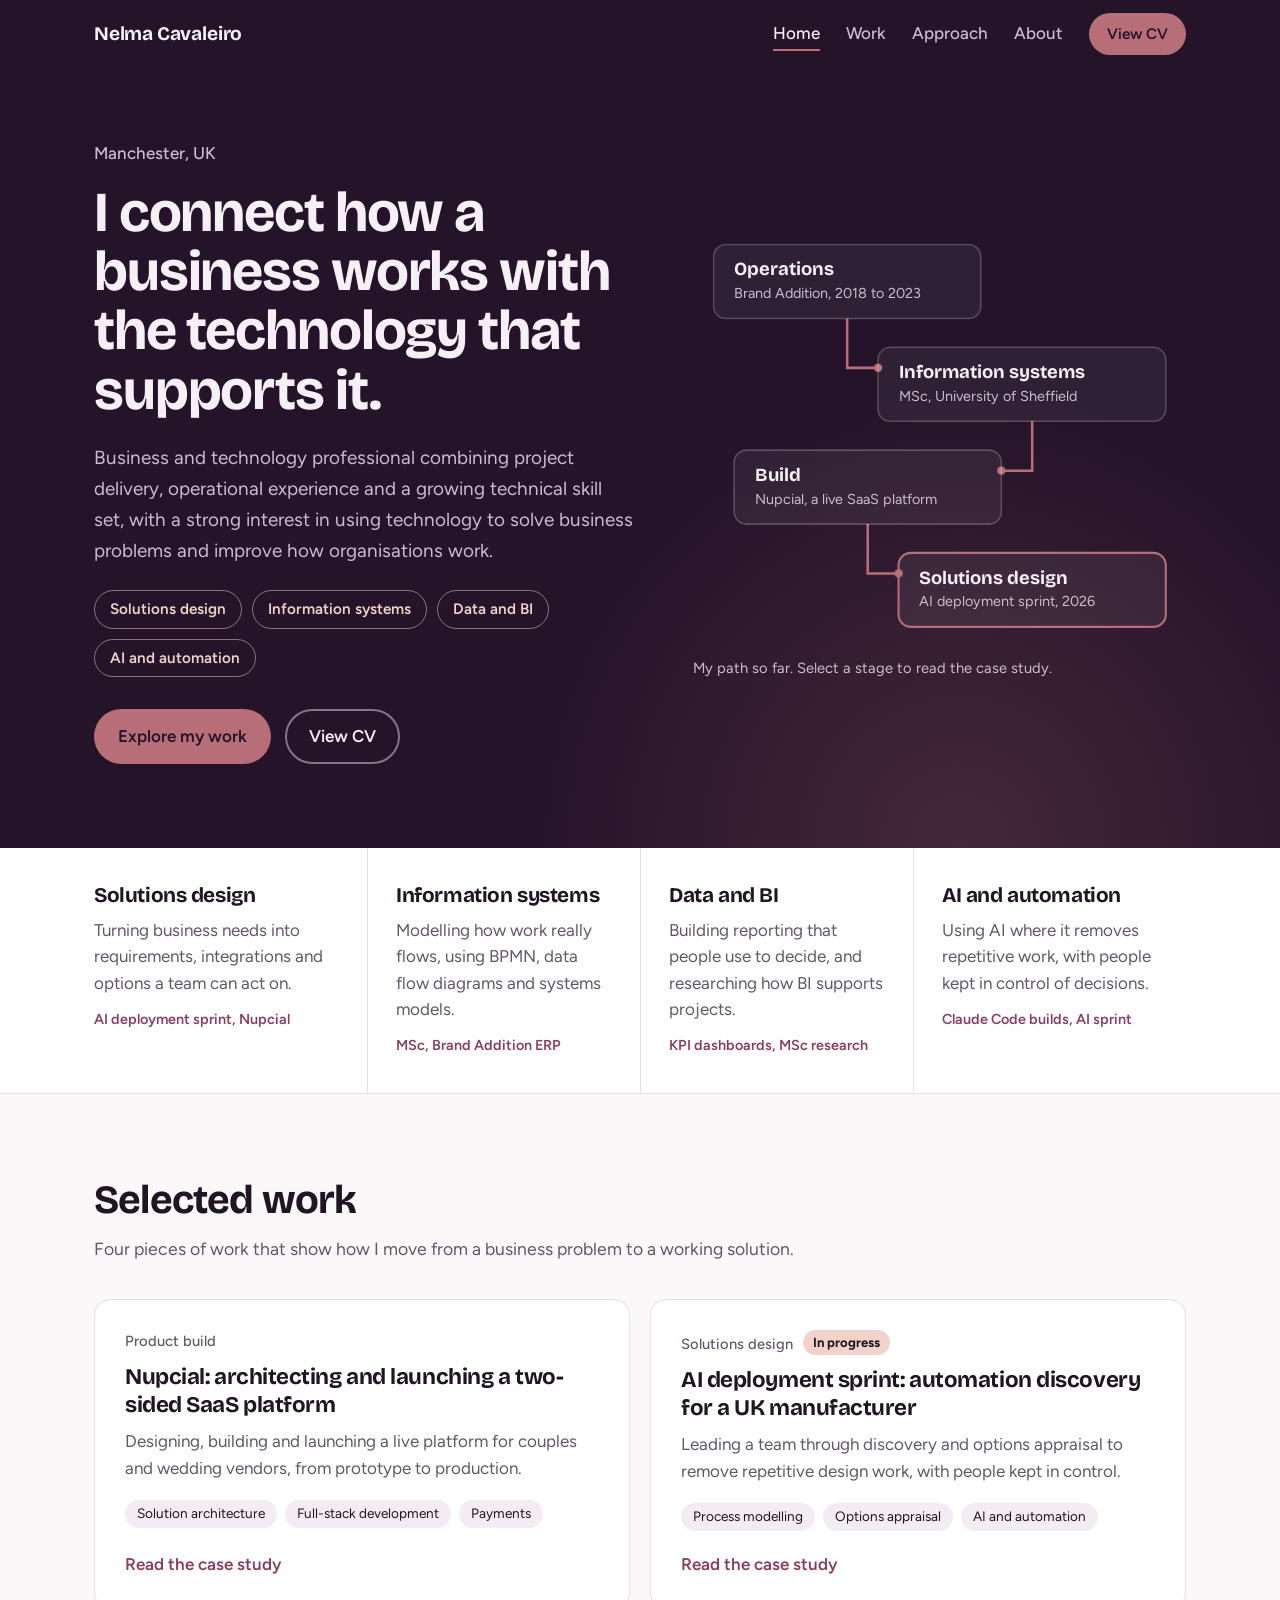
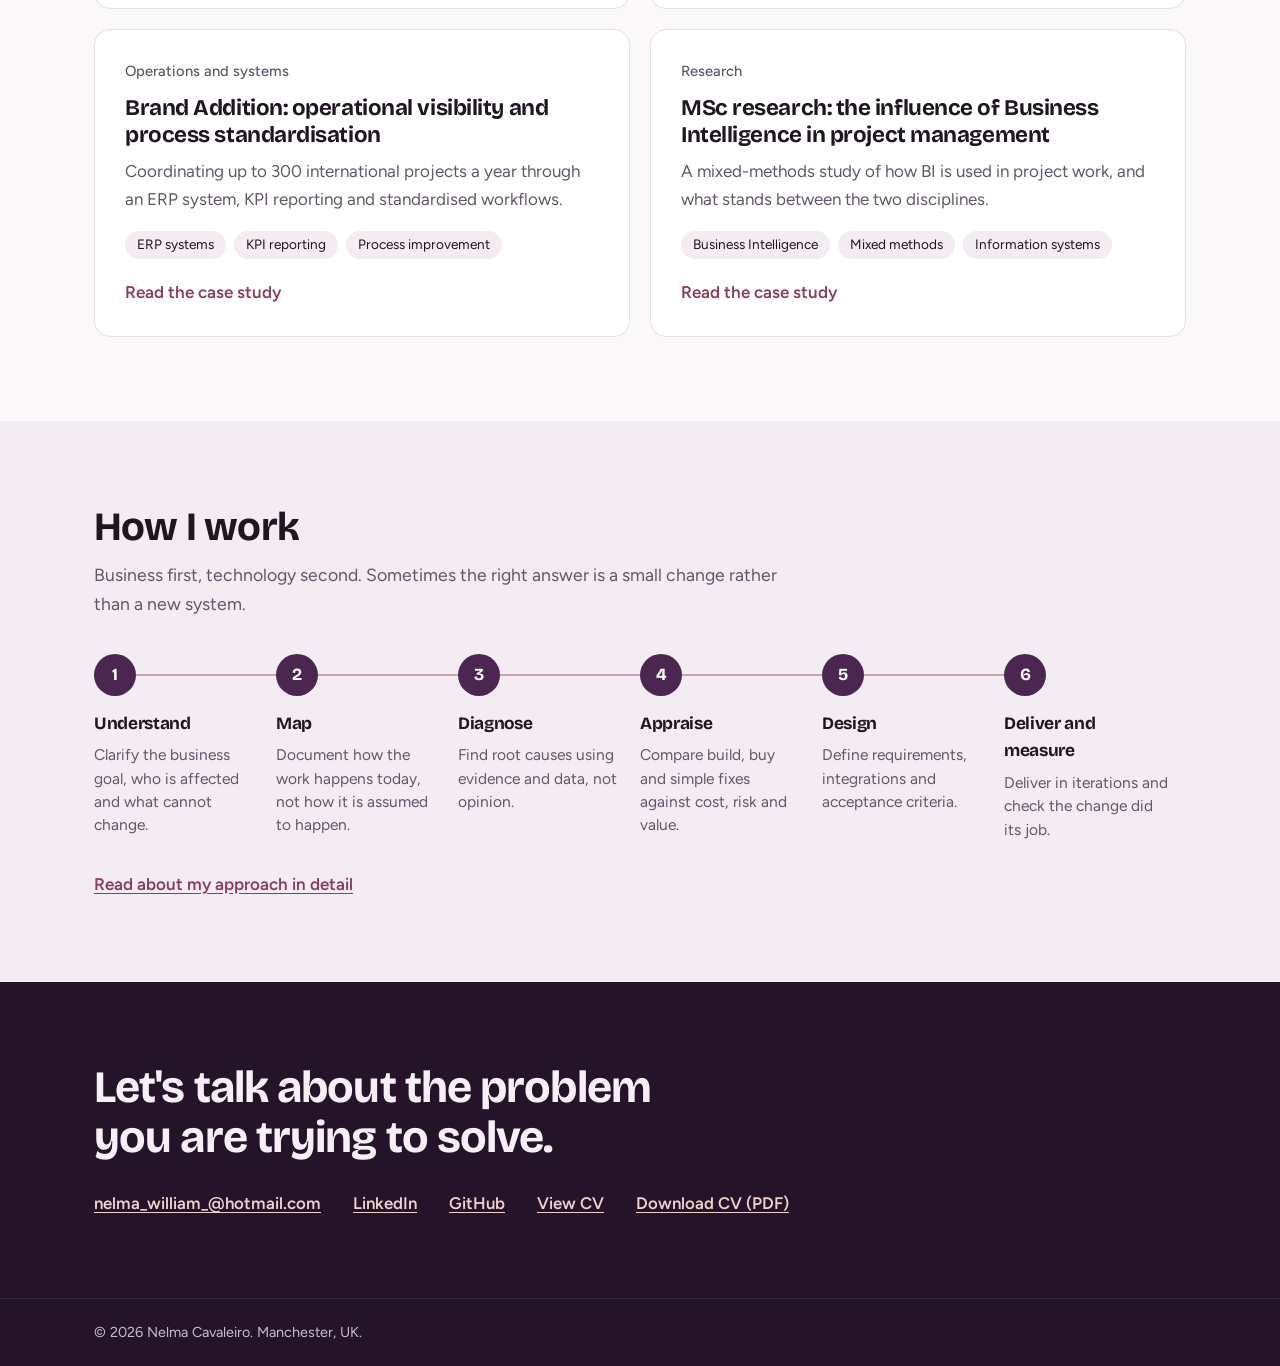
==== index.html @ 9a1ce14b "View CV buttons and updated CV" ====
<!DOCTYPE html>
<html lang="en-GB">
<head>
  <meta charset="utf-8">
  <meta name="viewport" content="width=device-width, initial-scale=1">
  <title>Nelma Cavaleiro | Solutions Design, AI and Automation</title>
  <meta name="description" content="Portfolio of Nelma Cavaleiro, a Manchester-based business and technology professional working across solutions design, information systems, data, AI and automation.">
  <meta property="og:title" content="Nelma Cavaleiro | Solutions Design, AI and Automation">
  <meta property="og:description" content="Portfolio of Nelma Cavaleiro, a Manchester-based business and technology professional working across solutions design, information systems, data, AI and automation.">
  <meta property="og:type" content="website">
  <link rel="icon" href="data:image/svg+xml,<svg xmlns='http://www.w3.org/2000/svg' viewBox='0 0 32 32'><rect width='32' height='32' rx='8' fill='%23241329'/><text x='16' y='21.5' font-family='Arial' font-size='14' font-weight='700' fill='%23F1D3CB' text-anchor='middle'>NC</text></svg>">
  <link rel="preconnect" href="https://fonts.googleapis.com">
  <link rel="preconnect" href="https://fonts.gstatic.com" crossorigin>
  <link href="https://fonts.googleapis.com/css2?family=Bricolage+Grotesque:opsz,wght@12..96,500;12..96,700&family=Figtree:wght@400;500;600;700&display=swap" rel="stylesheet">
  <link rel="stylesheet" href="assets/css/style.css">
</head>
<body>
  <a class="skip" href="#main">Skip to content</a>
  <header class="site-header">
    <div class="wrap header-inner">
      <a class="brand" href="index.html">Nelma Cavaleiro</a>
      <button class="nav-toggle" aria-expanded="false" aria-controls="site-nav">Menu</button>
      <nav aria-label="Main">
        <ul class="nav" id="site-nav">
        <li><a href="index.html" aria-current="page">Home</a></li>
        <li><a href="work.html">Work</a></li>
        <li><a href="approach.html">Approach</a></li>
        <li><a href="about.html">About</a></li>
        <li><a class="btn btn-rose btn-small" href="assets/Nelma_Cavaleiro_CV.pdf" target="_blank" rel="noopener">View CV</a></li>
        </ul>
      </nav>
    </div>
  </header>
  <main id="main">
    <section class="hero">
      <div class="wrap hero-inner">
        <div>
          <p class="hero-meta">Manchester, UK</p>
          <h1>I connect how a business works with the technology that supports it.</h1>
          <p class="lede">Business and technology professional combining project delivery, operational experience and a growing technical skill set, with a strong interest in using technology to solve business problems and improve how organisations work.</p>
          <ul class="focus" aria-label="Focus areas">
            <li>Solutions design</li><li>Information systems</li><li>Data and BI</li><li>AI and automation</li>
          </ul>
          <div class="hero-actions">
            <a class="btn btn-rose" href="work.html">Explore my work</a>
            <a class="btn btn-line-light" href="assets/Nelma_Cavaleiro_CV.pdf" target="_blank" rel="noopener">View CV</a>
          </div>
        </div>
      <figure class="system-map" aria-labelledby="map-caption">
        <svg viewBox="0 0 480 412" role="img" aria-label="Career path drawn as a system diagram: operations, then information systems, then building a live product, then solutions design.">
          <g class="links">
            <path d="M150 92 V140 H180" />
            <path d="M330 192 V240 H300" />
            <path d="M170 292 V340 H200" />
          </g>
          <g class="joints">
            <circle cx="180" cy="140" r="4"/>
            <circle cx="300" cy="240" r="4"/>
            <circle cx="200" cy="340" r="4"/>
          </g>
          <a href="case-brand-addition.html" class="node">
            <rect x="20" y="20" width="260" height="72" rx="12"/>
            <text x="40" y="50" class="n-title">Operations</text>
            <text x="40" y="72" class="n-sub">Brand Addition, 2018 to 2023</text>
          </a>
          <a href="case-research.html" class="node">
            <rect x="180" y="120" width="280" height="72" rx="12"/>
            <text x="200" y="150" class="n-title">Information systems</text>
            <text x="200" y="172" class="n-sub">MSc, University of Sheffield</text>
          </a>
          <a href="case-nupcial.html" class="node">
            <rect x="40" y="220" width="260" height="72" rx="12"/>
            <text x="60" y="250" class="n-title">Build</text>
            <text x="60" y="272" class="n-sub">Nupcial, a live SaaS platform</text>
          </a>
          <a href="case-ai-sprint.html" class="node node-current">
            <rect x="200" y="320" width="260" height="72" rx="12"/>
            <text x="220" y="350" class="n-title">Solutions design</text>
            <text x="220" y="372" class="n-sub">AI deployment sprint, 2026</text>
          </a>
        </svg>
        <figcaption id="map-caption">My path so far. Select a stage to read the case study.</figcaption>
      </figure>
      </div>
    </section>

    <section class="capabilities" aria-label="Where I add value">
      <div class="wrap cap-grid">
        <div class="cap">
          <h2>Solutions design</h2>
          <p>Turning business needs into requirements, integrations and options a team can act on.</p>
          <p class="evidence">AI deployment sprint, Nupcial</p>
        </div>
        <div class="cap">
          <h2>Information systems</h2>
          <p>Modelling how work really flows, using BPMN, data flow diagrams and systems models.</p>
          <p class="evidence">MSc, Brand Addition ERP</p>
        </div>
        <div class="cap">
          <h2>Data and BI</h2>
          <p>Building reporting that people use to decide, and researching how BI supports projects.</p>
          <p class="evidence">KPI dashboards, MSc research</p>
        </div>
        <div class="cap">
          <h2>AI and automation</h2>
          <p>Using AI where it removes repetitive work, with people kept in control of decisions.</p>
          <p class="evidence">Claude Code builds, AI sprint</p>
        </div>
      </div>
    </section>

    <section class="section" id="video" hidden>
      <div class="wrap">
        <div class="section-head">
          <h2>Meet me in sixty seconds</h2>
          <p>A short introduction to who I am and the work I want to do.</p>
        </div>
        <div class="video-frame" id="video-frame"></div>
      </div>
    </section>

    <section class="section">
      <div class="wrap">
        <div class="section-head">
          <h2>Selected work</h2>
          <p>Four pieces of work that show how I move from a business problem to a working solution.</p>
        </div>
        <div class="work-grid">
        <a class="work-card" href="case-nupcial.html">
          <p class="kind">Product build</p>
          <h3>Nupcial: architecting and launching a two-sided SaaS platform</h3>
          <p>Designing, building and launching a live platform for couples and wedding vendors, from prototype to production.</p>
          <ul class="tags"><li>Solution architecture</li><li>Full-stack development</li><li>Payments</li></ul>
          <span class="read">Read the case study</span>
        </a>
        <a class="work-card" href="case-ai-sprint.html">
          <p class="kind">Solutions design <span class="status">In progress</span></p>
          <h3>AI deployment sprint: automation discovery for a UK manufacturer</h3>
          <p>Leading a team through discovery and options appraisal to remove repetitive design work, with people kept in control.</p>
          <ul class="tags"><li>Process modelling</li><li>Options appraisal</li><li>AI and automation</li></ul>
          <span class="read">Read the case study</span>
        </a>
        <a class="work-card" href="case-brand-addition.html">
          <p class="kind">Operations and systems</p>
          <h3>Brand Addition: operational visibility and process standardisation</h3>
          <p>Coordinating up to 300 international projects a year through an ERP system, KPI reporting and standardised workflows.</p>
          <ul class="tags"><li>ERP systems</li><li>KPI reporting</li><li>Process improvement</li></ul>
          <span class="read">Read the case study</span>
        </a>
        <a class="work-card" href="case-research.html">
          <p class="kind">Research</p>
          <h3>MSc research: the influence of Business Intelligence in project management</h3>
          <p>A mixed-methods study of how BI is used in project work, and what stands between the two disciplines.</p>
          <ul class="tags"><li>Business Intelligence</li><li>Mixed methods</li><li>Information systems</li></ul>
          <span class="read">Read the case study</span>
        </a>
        </div>
      </div>
    </section>

    <section class="section section-tint">
      <div class="wrap">
        <div class="section-head">
          <h2>How I work</h2>
          <p>Business first, technology second. Sometimes the right answer is a small change rather than a new system.</p>
        </div>
        <ol class="flow">
          <li><h3>Understand</h3><p>Clarify the business goal, who is affected and what cannot change.</p></li>
          <li><h3>Map</h3><p>Document how the work happens today, not how it is assumed to happen.</p></li>
          <li><h3>Diagnose</h3><p>Find root causes using evidence and data, not opinion.</p></li>
          <li><h3>Appraise</h3><p>Compare build, buy and simple fixes against cost, risk and value.</p></li>
          <li><h3>Design</h3><p>Define requirements, integrations and acceptance criteria.</p></li>
          <li><h3>Deliver and measure</h3><p>Deliver in iterations and check the change did its job.</p></li>
        </ol>
        <a class="more" href="approach.html">Read about my approach in detail</a>
      </div>
    </section>
  </main>
  <section class="contact" id="contact">
    <div class="wrap">
      <h2>Let's talk about the problem you are trying to solve.</h2>
      <ul class="contact-links">
        <li><a href="mailto:nelma_william_@hotmail.com">nelma_william_@hotmail.com</a></li>
        <li><a href="https://www.linkedin.com/in/nelma-cavaleiro" target="_blank" rel="noopener">LinkedIn</a></li>
        <li><a href="https://github.com/nelmacavaleiro" target="_blank" rel="noopener">GitHub</a></li>
        <li><a href="assets/Nelma_Cavaleiro_CV.pdf" target="_blank" rel="noopener">View CV</a></li>
        <li><a href="assets/Nelma_Cavaleiro_CV.pdf" download="Nelma_Cavaleiro_CV.pdf">Download CV (PDF)</a></li>
      </ul>
    </div>
  </section>
  <footer class="site-footer">
    <div class="wrap"><p>&copy; <span id="year">2026</span> Nelma Cavaleiro. Manchester, UK.</p></div>
  </footer>
  <script src="assets/js/main.js"></script>
</body>
</html>
---- assets/css/style.css ----
/* Palette: deep plum and rose gold, with a soft blush white for reading. */
:root {
  --bg: #FBF8F9;
  --surface: #FFFFFF;
  --ink: #1F1622;
  --muted: #62566A;
  --line: #E7DEE6;
  --link: #8A3E5C;
  --plum-900: #241329;
  --plum-700: #4A2650;
  --plum-tint: #F3ECF2;
  --rose: #B76E79;
  --rose-soft: #F1D3CB;
  --on-dark: #F6EFF5;
  --on-dark-muted: #CDBCCF;
  --display: "Bricolage Grotesque", "Segoe UI", "Helvetica Neue", Arial, sans-serif;
  --body: "Figtree", "Segoe UI", "Helvetica Neue", Arial, sans-serif;
  --wrap: 1140px;
  color-scheme: light;
}

@media (prefers-color-scheme: dark) {
  :root {
    --bg: #150C18;
    --surface: #201525;
    --ink: #F2EAF2;
    --muted: #B8A9BD;
    --line: #3A2B3F;
    --link: #EBA9B7;
    --plum-900: #0E0710;
    --plum-700: #6B3A73;
    --plum-tint: #1E1323;
    --rose: #D49AA2;
    --rose-soft: #4A2B33;
    color-scheme: dark;
  }
}

*, *::before, *::after { box-sizing: border-box; }
html { scroll-behavior: smooth; scroll-padding-top: 84px; }
body { margin: 0; background: var(--bg); color: var(--ink); font-family: var(--body); font-size: 1.0625rem; line-height: 1.6; -webkit-font-smoothing: antialiased; }
img, svg { max-width: 100%; }
a { color: var(--link); text-underline-offset: 3px; }
a:hover { text-decoration-thickness: 2px; }
:focus-visible { outline: 3px solid var(--rose); outline-offset: 3px; border-radius: 4px; }
h1, h2, h3 { font-family: var(--display); letter-spacing: -0.02em; }

.wrap { max-width: var(--wrap); margin: 0 auto; padding: 0 24px; }
.skip { position: absolute; left: 16px; top: -48px; background: var(--plum-700); color: #fff; padding: 8px 14px; border-radius: 6px; z-index: 20; }
.skip:focus { top: 12px; }

/* Header */
.site-header { position: sticky; top: 0; z-index: 10; background: var(--plum-900); color: var(--on-dark); }
.header-inner { display: flex; align-items: center; justify-content: space-between; min-height: 68px; gap: 16px; }
.brand { font-family: var(--display); font-weight: 700; font-size: 1.2rem; color: var(--on-dark); text-decoration: none; letter-spacing: -0.01em; }
.brand span { color: var(--rose-soft); font-weight: 500; }
.nav { list-style: none; display: flex; align-items: center; gap: 26px; margin: 0; padding: 0; }
.nav a:not(.btn) { color: var(--on-dark-muted); text-decoration: none; font-weight: 500; padding: 6px 0; border-bottom: 2px solid transparent; }
.nav a:not(.btn):hover { color: var(--on-dark); }
.nav a[aria-current="page"] { color: var(--on-dark); border-bottom-color: var(--rose); }
.nav-toggle { display: none; background: none; border: 1px solid rgba(255,255,255,.3); color: var(--on-dark); border-radius: 8px; padding: 7px 12px; font: inherit; font-weight: 600; cursor: pointer; }

/* Buttons */
.btn { display: inline-block; font-family: var(--body); font-weight: 600; text-decoration: none; padding: 12px 22px; border-radius: 999px; border: 2px solid transparent; transition: background-color .15s ease, color .15s ease, border-color .15s ease; }
.btn-rose { background: var(--rose); color: #241329; }
.btn-rose:hover { background: var(--rose-soft); color: #241329; }
.btn-line-light { border-color: rgba(246,239,245,.45); color: var(--on-dark); }
.btn-line-light:hover { border-color: var(--on-dark); }
.btn-plum { background: var(--plum-700); color: #fff; }
.btn-plum:hover { background: var(--plum-900); }
.btn-small { padding: 7px 16px; font-size: .95rem; }

/* Hero */
.hero { background: var(--plum-900); color: var(--on-dark); position: relative; overflow: hidden; }
.hero::before { content: ""; position: absolute; inset: auto -10% -60% 40%; height: 120%; background: radial-gradient(closest-side, rgba(183,110,121,.22), transparent); pointer-events: none; }
.hero-inner { position: relative; display: grid; grid-template-columns: 1.1fr 1fr; gap: 56px; align-items: center; padding-top: 72px; padding-bottom: 84px; }
.hero-meta { color: var(--on-dark-muted); margin: 0 0 16px; font-weight: 500; }
.hero h1 { font-size: clamp(2.2rem, 4.4vw, 3.6rem); line-height: 1.05; font-weight: 700; margin: 0 0 22px; max-width: 17ch; }
.lede { font-size: 1.18rem; line-height: 1.65; color: var(--on-dark-muted); max-width: 50ch; margin: 0 0 24px; }
.focus { list-style: none; display: flex; flex-wrap: wrap; gap: 10px; margin: 0 0 32px; padding: 0; }
.focus li { border: 1px solid rgba(241,211,203,.5); color: var(--rose-soft); border-radius: 999px; padding: 6px 15px; font-weight: 600; font-size: .95rem; }
.hero-actions { display: flex; gap: 14px; flex-wrap: wrap; }

/* System map: the signature element */
.system-map { margin: 0; }
.system-map svg { display: block; width: 100%; height: auto; }
.links path { fill: none; stroke: var(--rose); stroke-width: 2.5; stroke-dasharray: 120; }
.joints circle { fill: var(--rose); }
.node rect { fill: rgba(255,255,255,.06); stroke: rgba(255,255,255,.22); stroke-width: 1.5; transition: fill .15s ease, stroke .15s ease; }
.node .n-title { font-family: var(--display); font-weight: 700; font-size: 18px; fill: #F6EFF5; }
.node .n-sub { font-family: var(--body); font-size: 14px; fill: #CDBCCF; }
.node:hover rect, .node:focus-visible rect { fill: rgba(183,110,121,.18); stroke: var(--rose); }
.node:focus { outline: none; }
.node-current rect { stroke: var(--rose); stroke-width: 2; }
.system-map figcaption { color: var(--on-dark-muted); font-size: .92rem; margin-top: 10px; }
@media (prefers-reduced-motion: no-preference) {
  .links path { animation: draw .7s ease-out both; }
  .links path:nth-child(2) { animation-delay: .4s; }
  .links path:nth-child(3) { animation-delay: .8s; }
  .joints circle { animation: fade .3s ease-out both; }
  .joints circle:nth-child(1) { animation-delay: .6s; }
  .joints circle:nth-child(2) { animation-delay: 1s; }
  .joints circle:nth-child(3) { animation-delay: 1.4s; }
}
@keyframes draw { from { stroke-dashoffset: 120; } to { stroke-dashoffset: 0; } }
@keyframes fade { from { opacity: 0; } to { opacity: 1; } }

/* Capabilities strip */
.capabilities { background: var(--surface); border-bottom: 1px solid var(--line); }
.cap-grid { display: grid; grid-template-columns: repeat(4, 1fr); }
.cap { padding: 36px 28px 36px 0; }
.cap + .cap { padding-left: 28px; border-left: 1px solid var(--line); }
.cap h2 { font-size: 1.3rem; margin: 0 0 8px; line-height: 1.2; }
.cap p { margin: 0 0 12px; color: var(--muted); line-height: 1.55; }
.cap .evidence { font-size: .9rem; color: var(--link); font-weight: 600; margin: 0; }

/* Sections */
.section { padding: 84px 0; }
.section-tint { background: var(--plum-tint); }
.section-head { max-width: 64ch; margin-bottom: 36px; }
.section-head h2 { font-size: clamp(1.8rem, 3.2vw, 2.5rem); line-height: 1.12; margin: 0 0 12px; }
.section-head p { color: var(--muted); margin: 0; font-size: 1.1rem; }
.more { display: inline-block; margin-top: 30px; font-weight: 600; }

/* Video */
.video-frame { position: relative; aspect-ratio: 16 / 9; max-width: 860px; border-radius: 14px; overflow: hidden; border: 1px solid var(--line); background: var(--surface); }
.video-frame iframe { position: absolute; inset: 0; width: 100%; height: 100%; border: 0; }

/* Work cards */
.work-grid { display: grid; grid-template-columns: repeat(2, 1fr); gap: 20px; }
.work-card { display: flex; flex-direction: column; background: var(--surface); border: 1px solid var(--line); border-radius: 16px; padding: 30px; text-decoration: none; color: var(--ink); transition: border-color .15s ease; }
.work-card:hover, .work-card:focus-visible { border-color: var(--rose); }
.work-card .kind { color: var(--muted); font-size: .92rem; font-weight: 500; margin: 0 0 10px; }
.work-card h3 { font-size: 1.4rem; line-height: 1.22; margin: 0 0 10px; }
.work-card p { color: var(--muted); margin: 0 0 18px; }
.work-card .read { margin-top: auto; color: var(--link); font-weight: 600; }
.tags { display: flex; flex-wrap: wrap; gap: 8px; margin: 0 0 20px; padding: 0; list-style: none; }
.tags li { font-size: .85rem; background: var(--plum-tint); color: var(--ink); border-radius: 999px; padding: 3px 12px; }
.status { display: inline-block; font-size: .82rem; font-weight: 700; background: var(--rose-soft); color: var(--ink); border-radius: 999px; padding: 2px 10px; margin-left: 6px; vertical-align: 2px; }

/* Process flow (a true sequence, so numbered) */
.flow { list-style: none; margin: 0; padding: 0; display: grid; grid-template-columns: repeat(6, 1fr); gap: 0; counter-reset: s; position: relative; }
.flow li { counter-increment: s; padding: 0 18px 0 0; position: relative; }
.flow li::before { content: counter(s); display: grid; place-items: center; width: 42px; height: 42px; border-radius: 50%; background: var(--plum-700); color: #fff; font-family: var(--display); font-weight: 700; margin-bottom: 14px; position: relative; z-index: 1; }
.flow li::after { content: ""; position: absolute; top: 20px; left: 42px; right: 0; height: 2px; background: var(--rose); opacity: .6; }
.flow li:last-child::after { display: none; }
.flow h3 { font-size: 1.08rem; margin: 0 0 6px; }
.flow p { margin: 0; color: var(--muted); font-size: .97rem; line-height: 1.5; }

/* Page header for inner pages */
.page-head { background: var(--plum-900); color: var(--on-dark); padding: 64px 0 56px; }
.page-head h1 { font-size: clamp(2rem, 4vw, 3.1rem); line-height: 1.08; margin: 0 0 16px; max-width: 22ch; }
.page-head p { color: var(--on-dark-muted); font-size: 1.15rem; max-width: 60ch; margin: 0; }
.crumbs { margin: 0 0 18px; font-size: .95rem; }
.crumbs a { color: var(--rose-soft); }
.case-meta { display: grid; grid-template-columns: repeat(4, auto); justify-content: start; gap: 12px 44px; margin: 28px 0 0; }
.case-meta dt { color: var(--on-dark-muted); font-size: .88rem; }
.case-meta dd { margin: 0; font-weight: 600; }

/* Long-form content */
.prose-grid { display: grid; grid-template-columns: minmax(0, 1fr) 320px; gap: 64px; align-items: start; }
.prose h2 { font-size: 1.55rem; margin: 44px 0 12px; line-height: 1.2; }
.prose h2:first-child { margin-top: 0; }
.prose p, .prose li { max-width: 66ch; }
.prose ul { padding-left: 1.2em; }
.prose li { margin-bottom: 8px; }
.side { position: sticky; top: 100px; display: flex; flex-direction: column; gap: 18px; }
.side-box { background: var(--surface); border: 1px solid var(--line); border-radius: 14px; padding: 22px; }
.side-box h3 { font-size: 1rem; margin: 0 0 10px; color: var(--link); }
.side-box p { margin: 0; line-height: 1.55; }
.next { display: flex; justify-content: space-between; gap: 20px; flex-wrap: wrap; border-top: 1px solid var(--line); margin-top: 56px; padding-top: 28px; font-weight: 600; }

/* Diagrams on light backgrounds */
.arch { margin: 0; }
.arch svg { display: block; width: 100%; height: auto; }
.arch-links path { stroke: var(--rose); stroke-width: 2.5; fill: none; }
.a-box { fill: var(--surface); stroke: var(--line); stroke-width: 1.5; }
.a-main { fill: var(--plum-tint); stroke: var(--plum-700); }
.a-title { font-family: var(--display); font-weight: 700; font-size: 15px; fill: var(--ink); }
.a-sub { font-family: var(--body); font-size: 12.5px; fill: var(--muted); }
.a-chip { fill: var(--surface); stroke: var(--line); }
.a-chip-t { font-family: var(--body); font-size: 11.5px; fill: var(--ink); }
.arch figcaption { text-align: center; color: var(--muted); font-size: .85rem; margin-top: 8px; }

/* Approach page */
.step-detail { display: grid; grid-template-columns: 80px minmax(0, 1fr) minmax(0, 1fr); gap: 32px; padding: 40px 0; border-top: 1px solid var(--line); }
.step-num { font-family: var(--display); font-weight: 700; font-size: 2.6rem; color: var(--rose); line-height: 1; }
.step-detail h2 { font-size: 1.6rem; margin: 0 0 10px; }
.step-detail p { margin: 0 0 12px; }
.step-detail h3 { font-size: .98rem; margin: 0 0 6px; color: var(--link); }
.step-detail ul { margin: 0 0 16px; padding-left: 1.15em; }
.principles { display: grid; grid-template-columns: repeat(2, 1fr); gap: 20px; }
.principle { background: var(--surface); border-left: 4px solid var(--rose); border-radius: 0 12px 12px 0; padding: 22px 24px; }
.principle h3 { margin: 0 0 6px; font-size: 1.15rem; }
.principle p { margin: 0; color: var(--muted); }

/* About page */
.skills { display: grid; grid-template-columns: repeat(2, 1fr); gap: 20px; }
.skill-group { background: var(--surface); border: 1px solid var(--line); border-radius: 14px; padding: 24px; }
.skill-group h3 { margin: 0 0 12px; font-size: 1.12rem; }
.chips { list-style: none; display: flex; flex-wrap: wrap; gap: 8px; margin: 0; padding: 0; }
.chips li { font-size: .9rem; background: var(--plum-tint); border-radius: 999px; padding: 4px 12px; }
.timeline { list-style: none; margin: 0; padding: 0; border-left: 2px solid var(--rose); }
.timeline li { position: relative; padding: 0 0 30px 28px; }
.timeline li::before { content: ""; position: absolute; left: -7px; top: 8px; width: 12px; height: 12px; border-radius: 50%; background: var(--plum-700); border: 2px solid var(--bg); }
.timeline h3 { margin: 0; font-size: 1.15rem; }
.timeline .when { color: var(--muted); font-size: .93rem; margin: 2px 0 8px; }
.timeline p { margin: 0; max-width: 66ch; }
.creds { display: grid; grid-template-columns: repeat(3, 1fr); gap: 28px; }
.creds h3 { margin: 0 0 12px; font-size: 1.1rem; }
.creds dl { margin: 0; }
.creds dt { font-weight: 600; }
.creds dd { margin: 0 0 14px; color: var(--muted); }

/* Contact band */
.contact { background: var(--plum-900); color: var(--on-dark); padding: 80px 0; }
.contact h2 { font-size: clamp(1.8rem, 3.6vw, 2.8rem); line-height: 1.12; max-width: 22ch; margin: 0 0 28px; }
.contact-links { list-style: none; margin: 0; padding: 0; display: flex; flex-wrap: wrap; gap: 14px 32px; }
.contact-links a { color: var(--rose-soft); font-weight: 600; font-size: 1.05rem; }
.site-footer { background: var(--plum-900); color: var(--on-dark-muted); border-top: 1px solid rgba(255,255,255,.08); padding: 22px 0; font-size: .9rem; }
.site-footer p { margin: 0; }

/* Responsive */
@media (max-width: 960px) {
  .hero-inner { grid-template-columns: 1fr; gap: 40px; padding-top: 52px; }
  .system-map { max-width: 520px; }
  .cap-grid { grid-template-columns: repeat(2, 1fr); }
  .cap, .cap + .cap { padding: 28px 22px; border-left: 0; border-top: 1px solid var(--line); }
  .flow { grid-template-columns: repeat(3, 1fr); row-gap: 30px; }
  .flow li:nth-child(3)::after { display: none; }
  .prose-grid { grid-template-columns: 1fr; gap: 40px; }
  .side { position: static; }
  .step-detail { grid-template-columns: 60px 1fr; }
  .step-detail > div:last-child { grid-column: 2; }
  .creds { grid-template-columns: 1fr 1fr; }
  .case-meta { grid-template-columns: repeat(2, auto); }
}
@media (max-width: 720px) {
  .nav-toggle { display: inline-block; margin-left: auto; }
  .header-inner { gap: 0; }
  .nav { display: none; position: absolute; left: 0; right: 0; top: 68px; background: var(--plum-900); flex-direction: column; align-items: flex-start; gap: 4px; padding: 12px 24px 22px; border-top: 1px solid rgba(255,255,255,.1); }
  .nav.open { display: flex; }
  .work-grid, .skills, .principles, .creds { grid-template-columns: 1fr; }
  .cap-grid { grid-template-columns: 1fr; }
  .flow { grid-template-columns: 1fr; }
  .flow li { padding-left: 58px; min-height: 42px; }
  .flow li::before { position: absolute; left: 0; top: 0; margin: 0; }
  .flow li::after { display: none; }
  .section { padding: 60px 0; }
  .step-detail { grid-template-columns: 1fr; gap: 12px; }
  .step-detail > div:last-child { grid-column: auto; }
}
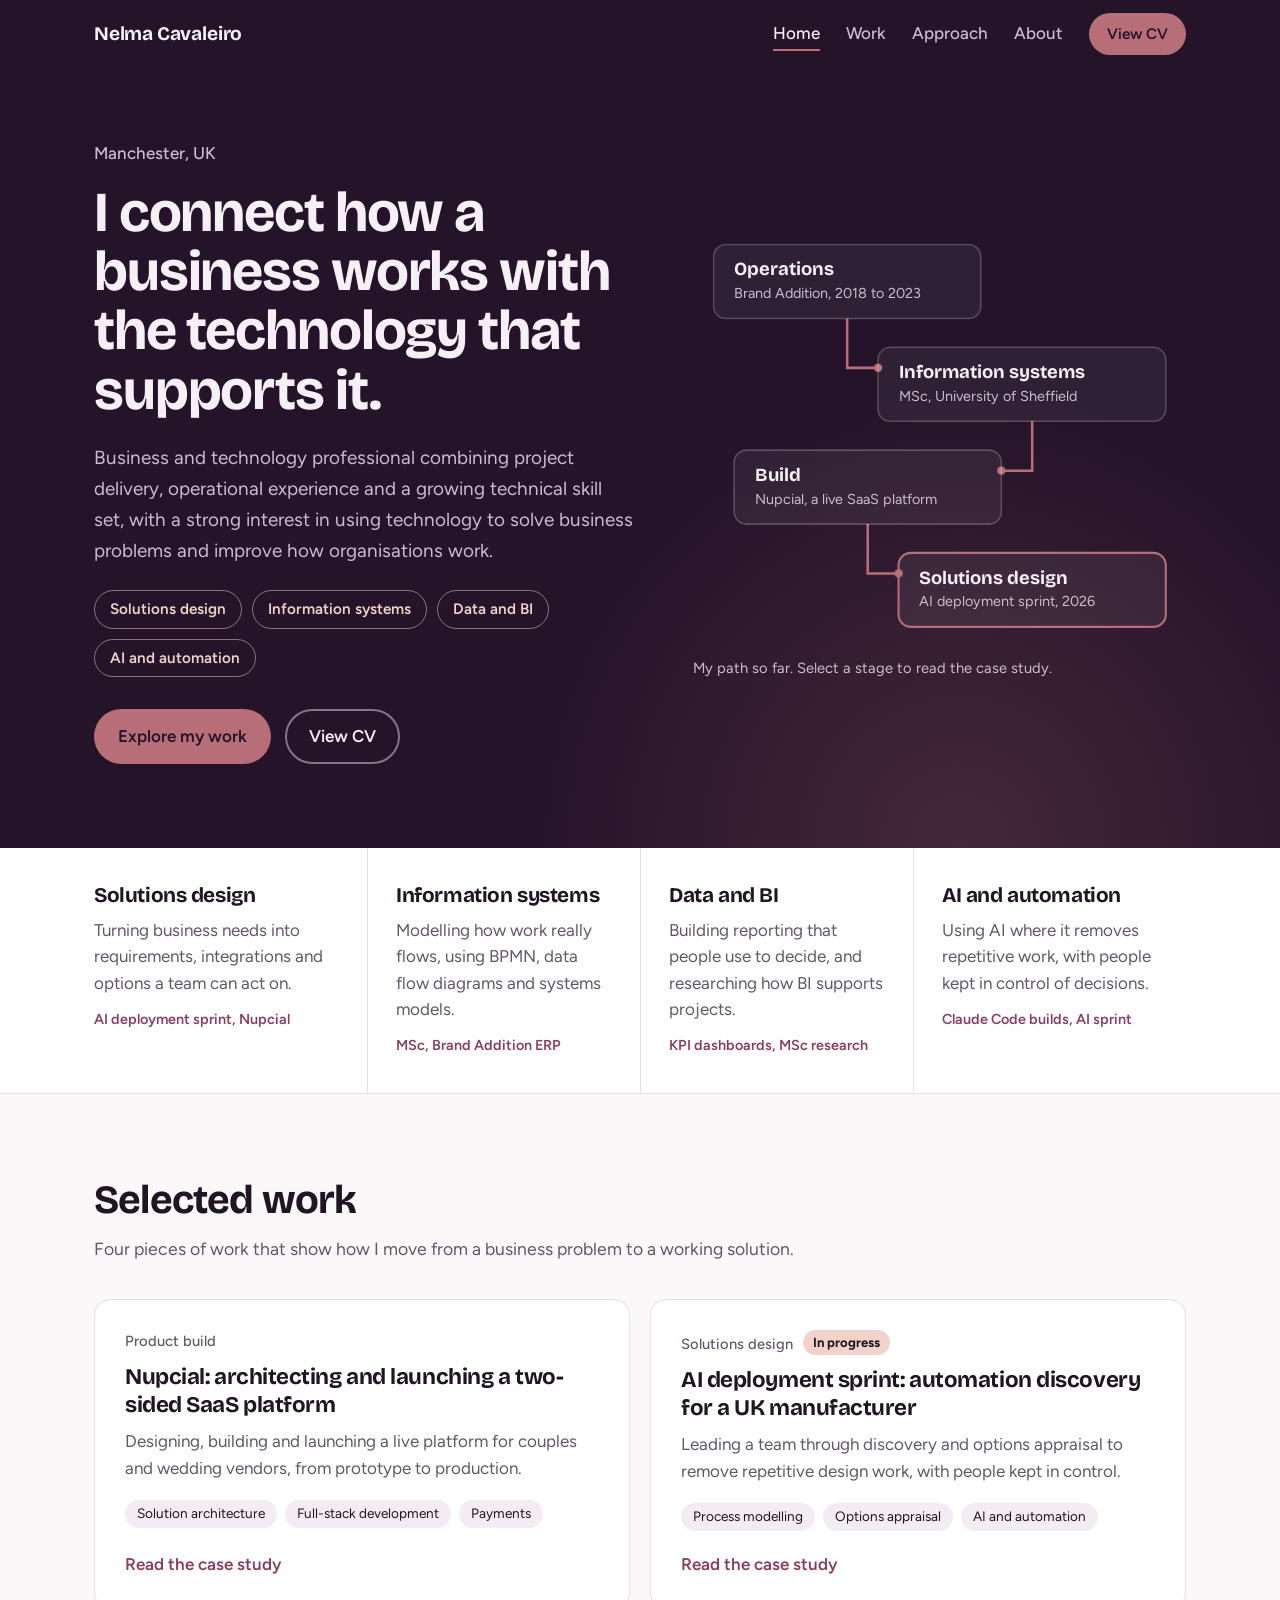
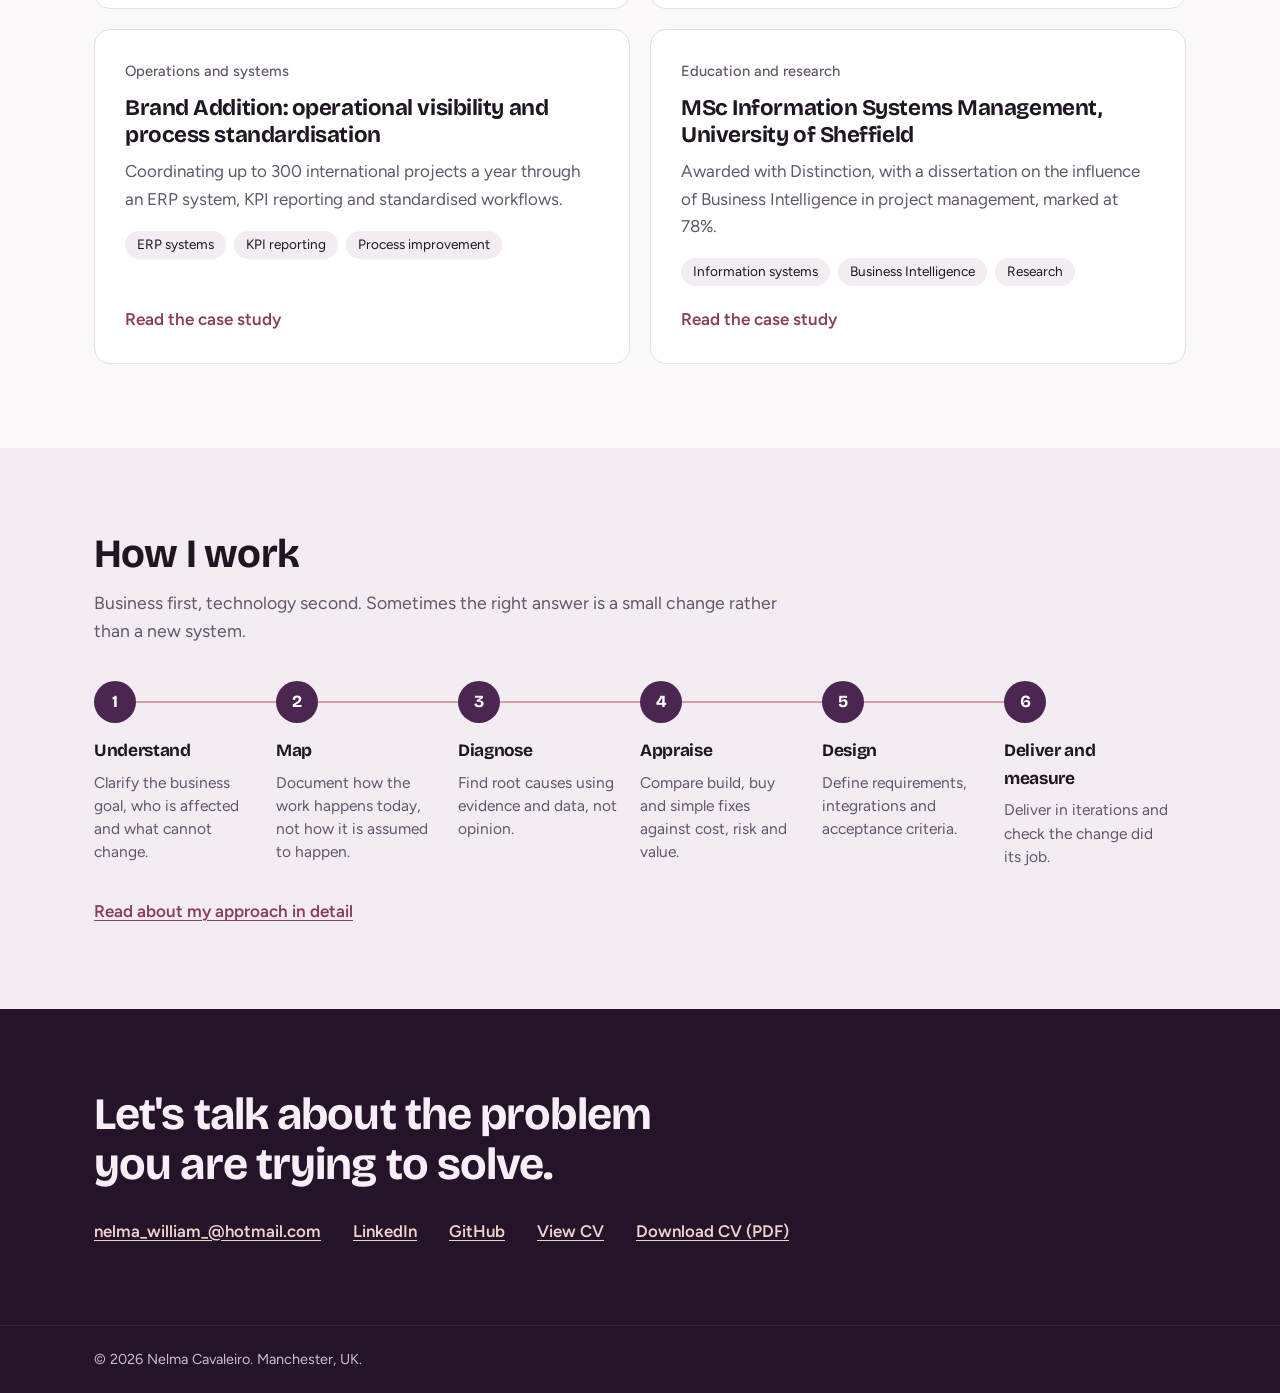
==== commit ca095714: "Add portfolio files" ====
--- a/index.html
+++ b/index.html
@@ -148,10 +148,10 @@
           <span class="read">Read the case study</span>
         </a>
         <a class="work-card" href="case-research.html">
-          <p class="kind">Research</p>
-          <h3>MSc research: the influence of Business Intelligence in project management</h3>
-          <p>A mixed-methods study of how BI is used in project work, and what stands between the two disciplines.</p>
-          <ul class="tags"><li>Business Intelligence</li><li>Mixed methods</li><li>Information systems</li></ul>
+          <p class="kind">Education and research</p>
+          <h3>MSc Information Systems Management, University of Sheffield</h3>
+          <p>Awarded with Distinction, with a dissertation on the influence of Business Intelligence in project management, marked at 78%.</p>
+          <ul class="tags"><li>Information systems</li><li>Business Intelligence</li><li>Research</li></ul>
           <span class="read">Read the case study</span>
         </a>
         </div>
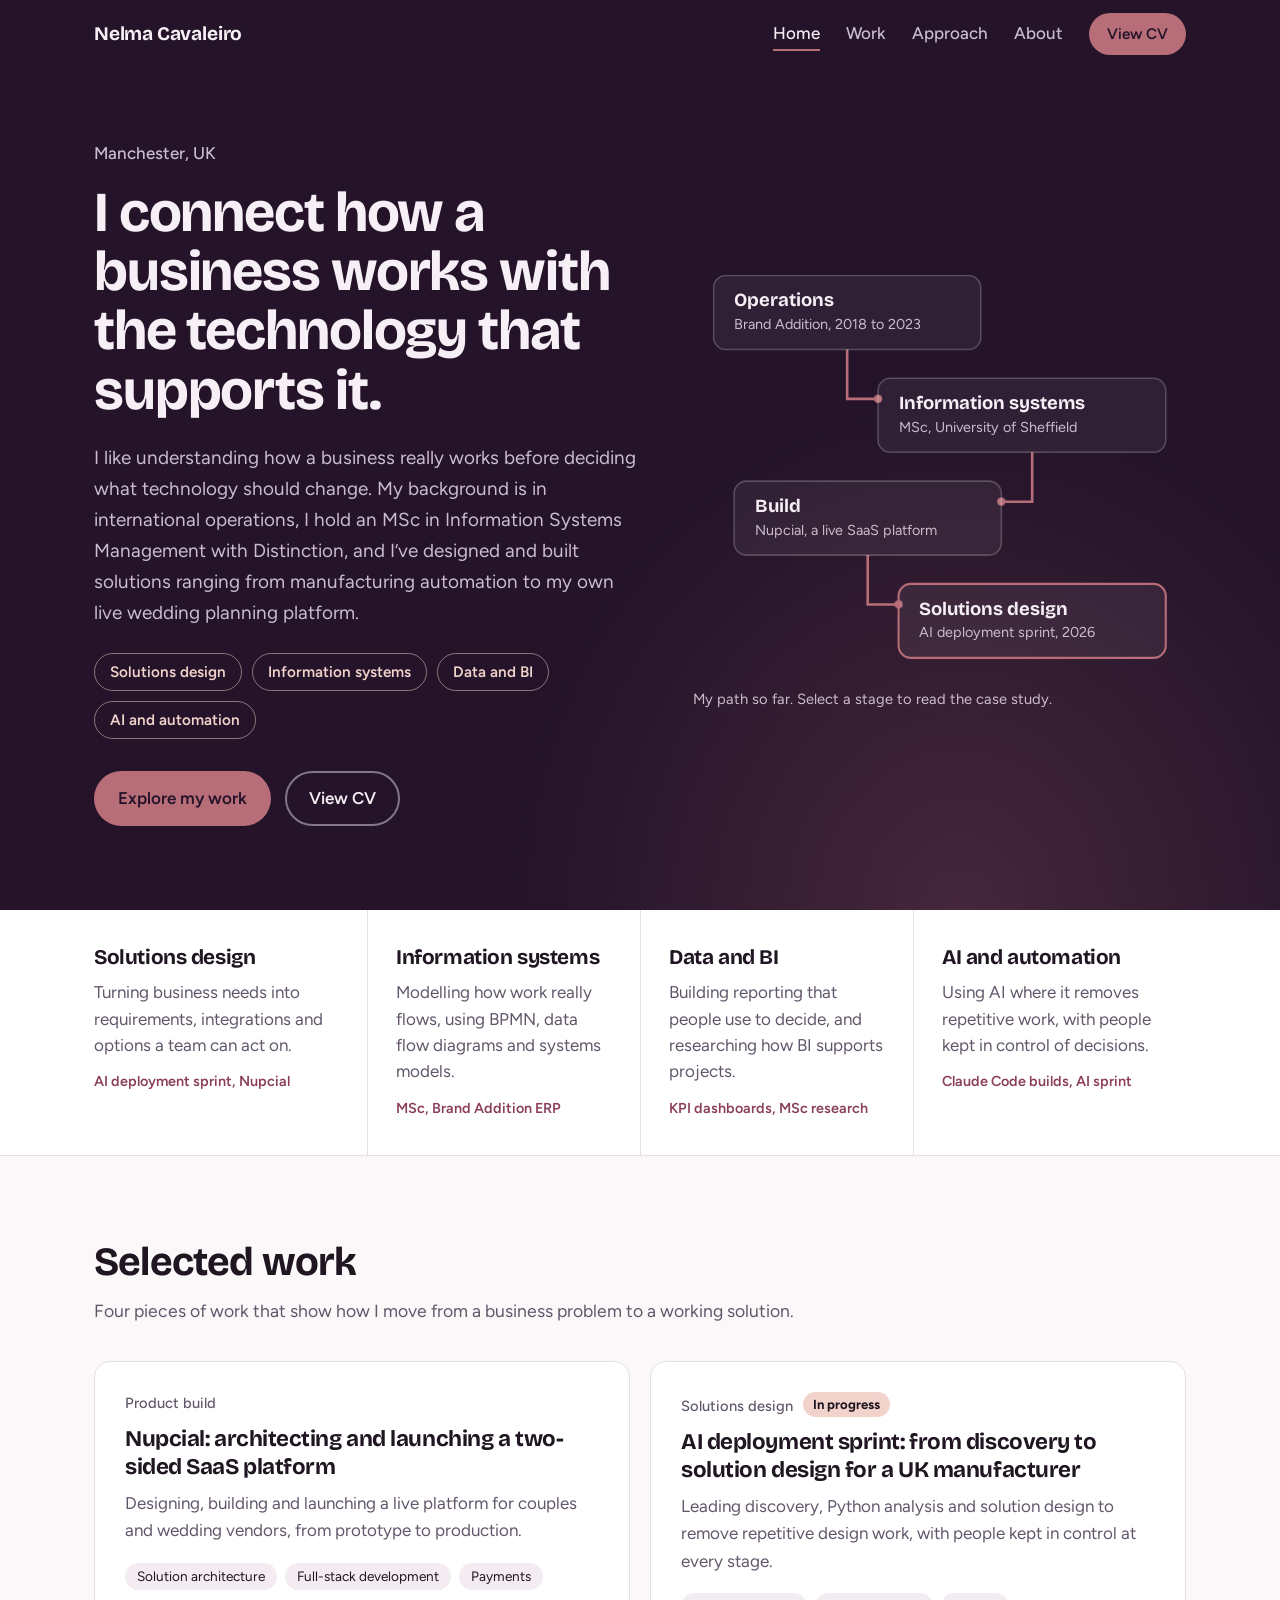
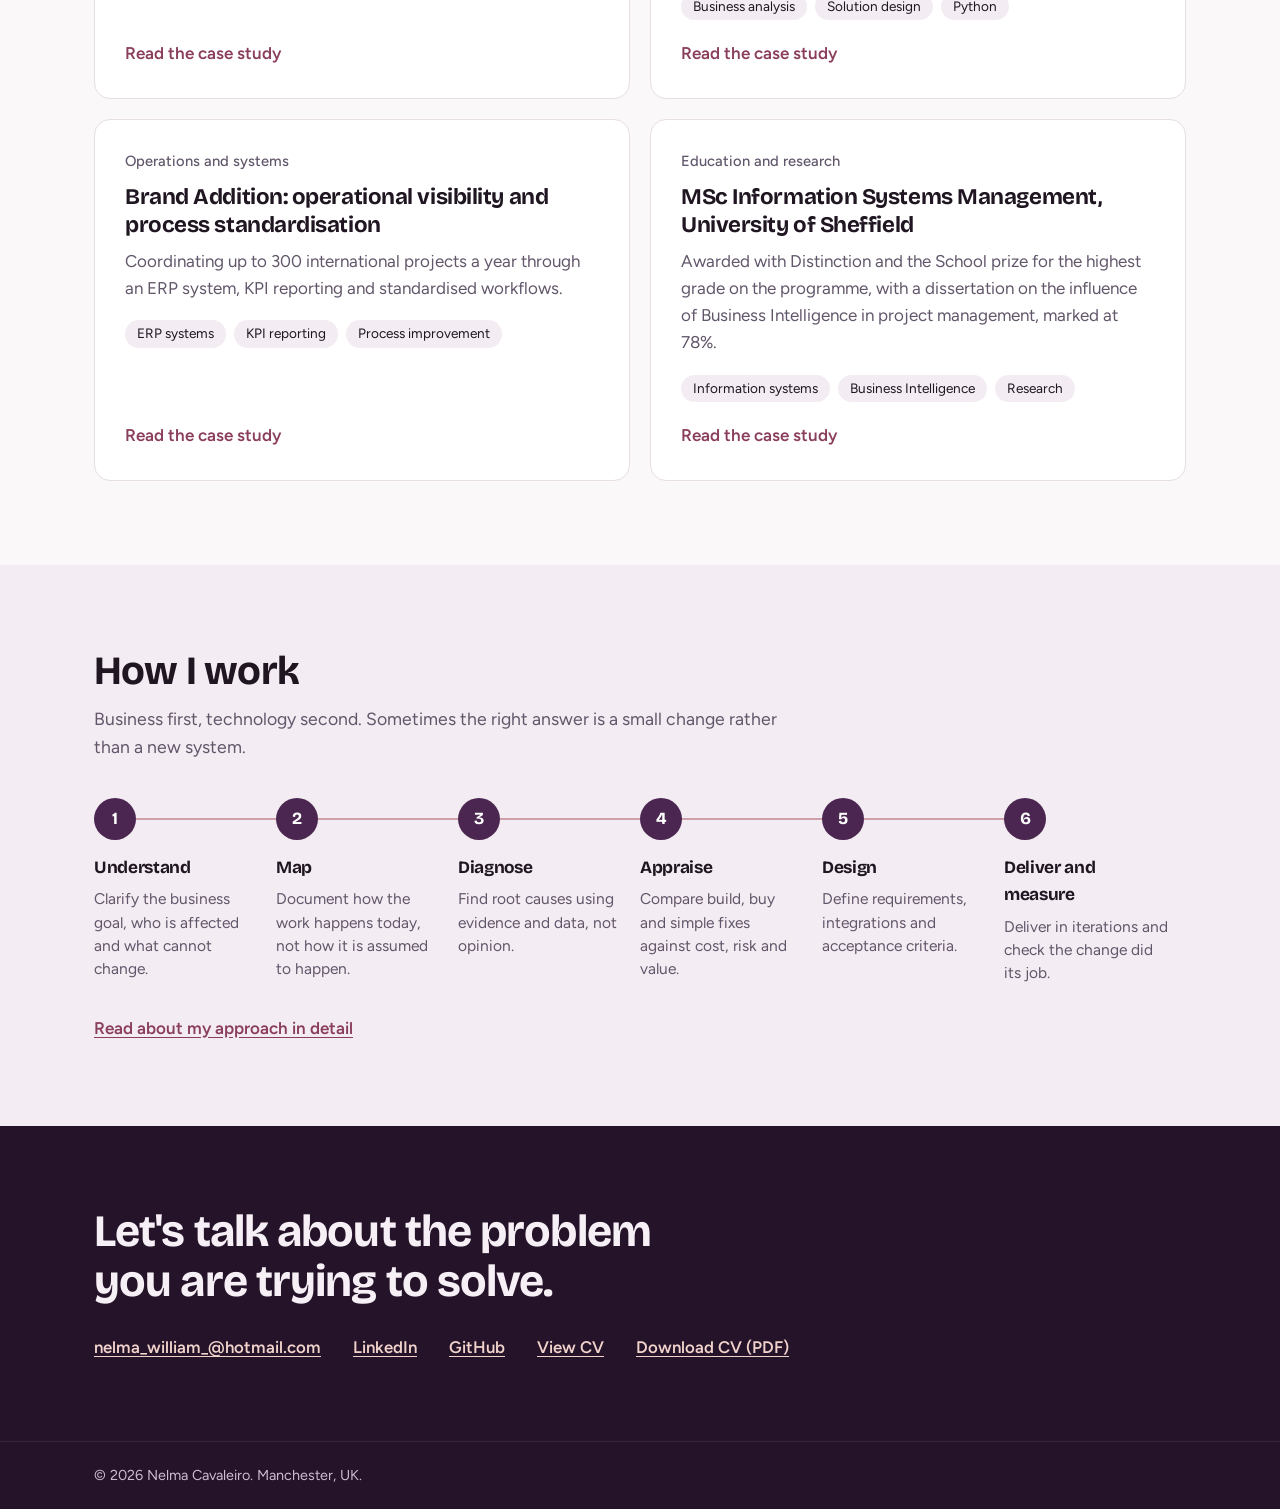
==== commit 1a5c55c7: "Add files upload" ====
--- a/index.html
+++ b/index.html
@@ -37,7 +37,7 @@
         <div>
           <p class="hero-meta">Manchester, UK</p>
           <h1>I connect how a business works with the technology that supports it.</h1>
-          <p class="lede">Business and technology professional combining project delivery, operational experience and a growing technical skill set, with a strong interest in using technology to solve business problems and improve how organisations work.</p>
+          <p class="lede">I like understanding how a business really works before deciding what technology should change. My background is in international operations, I hold an MSc in Information Systems Management with Distinction, and I’ve designed and built solutions ranging from manufacturing automation to my own live wedding planning platform.</p>
           <ul class="focus" aria-label="Focus areas">
             <li>Solutions design</li><li>Information systems</li><li>Data and BI</li><li>AI and automation</li>
           </ul>
@@ -135,9 +135,9 @@
         </a>
         <a class="work-card" href="case-ai-sprint.html">
           <p class="kind">Solutions design <span class="status">In progress</span></p>
-          <h3>AI deployment sprint: automation discovery for a UK manufacturer</h3>
-          <p>Leading a team through discovery and options appraisal to remove repetitive design work, with people kept in control.</p>
-          <ul class="tags"><li>Process modelling</li><li>Options appraisal</li><li>AI and automation</li></ul>
+          <h3>AI deployment sprint: from discovery to solution design for a UK manufacturer</h3>
+          <p>Leading discovery, Python analysis and solution design to remove repetitive design work, with people kept in control at every stage.</p>
+          <ul class="tags"><li>Business analysis</li><li>Solution design</li><li>Python</li></ul>
           <span class="read">Read the case study</span>
         </a>
         <a class="work-card" href="case-brand-addition.html">
@@ -150,7 +150,7 @@
         <a class="work-card" href="case-research.html">
           <p class="kind">Education and research</p>
           <h3>MSc Information Systems Management, University of Sheffield</h3>
-          <p>Awarded with Distinction, with a dissertation on the influence of Business Intelligence in project management, marked at 78%.</p>
+          <p>Awarded with Distinction and the School prize for the highest grade on the programme, with a dissertation on the influence of Business Intelligence in project management, marked at 78%.</p>
           <ul class="tags"><li>Information systems</li><li>Business Intelligence</li><li>Research</li></ul>
           <span class="read">Read the case study</span>
         </a>
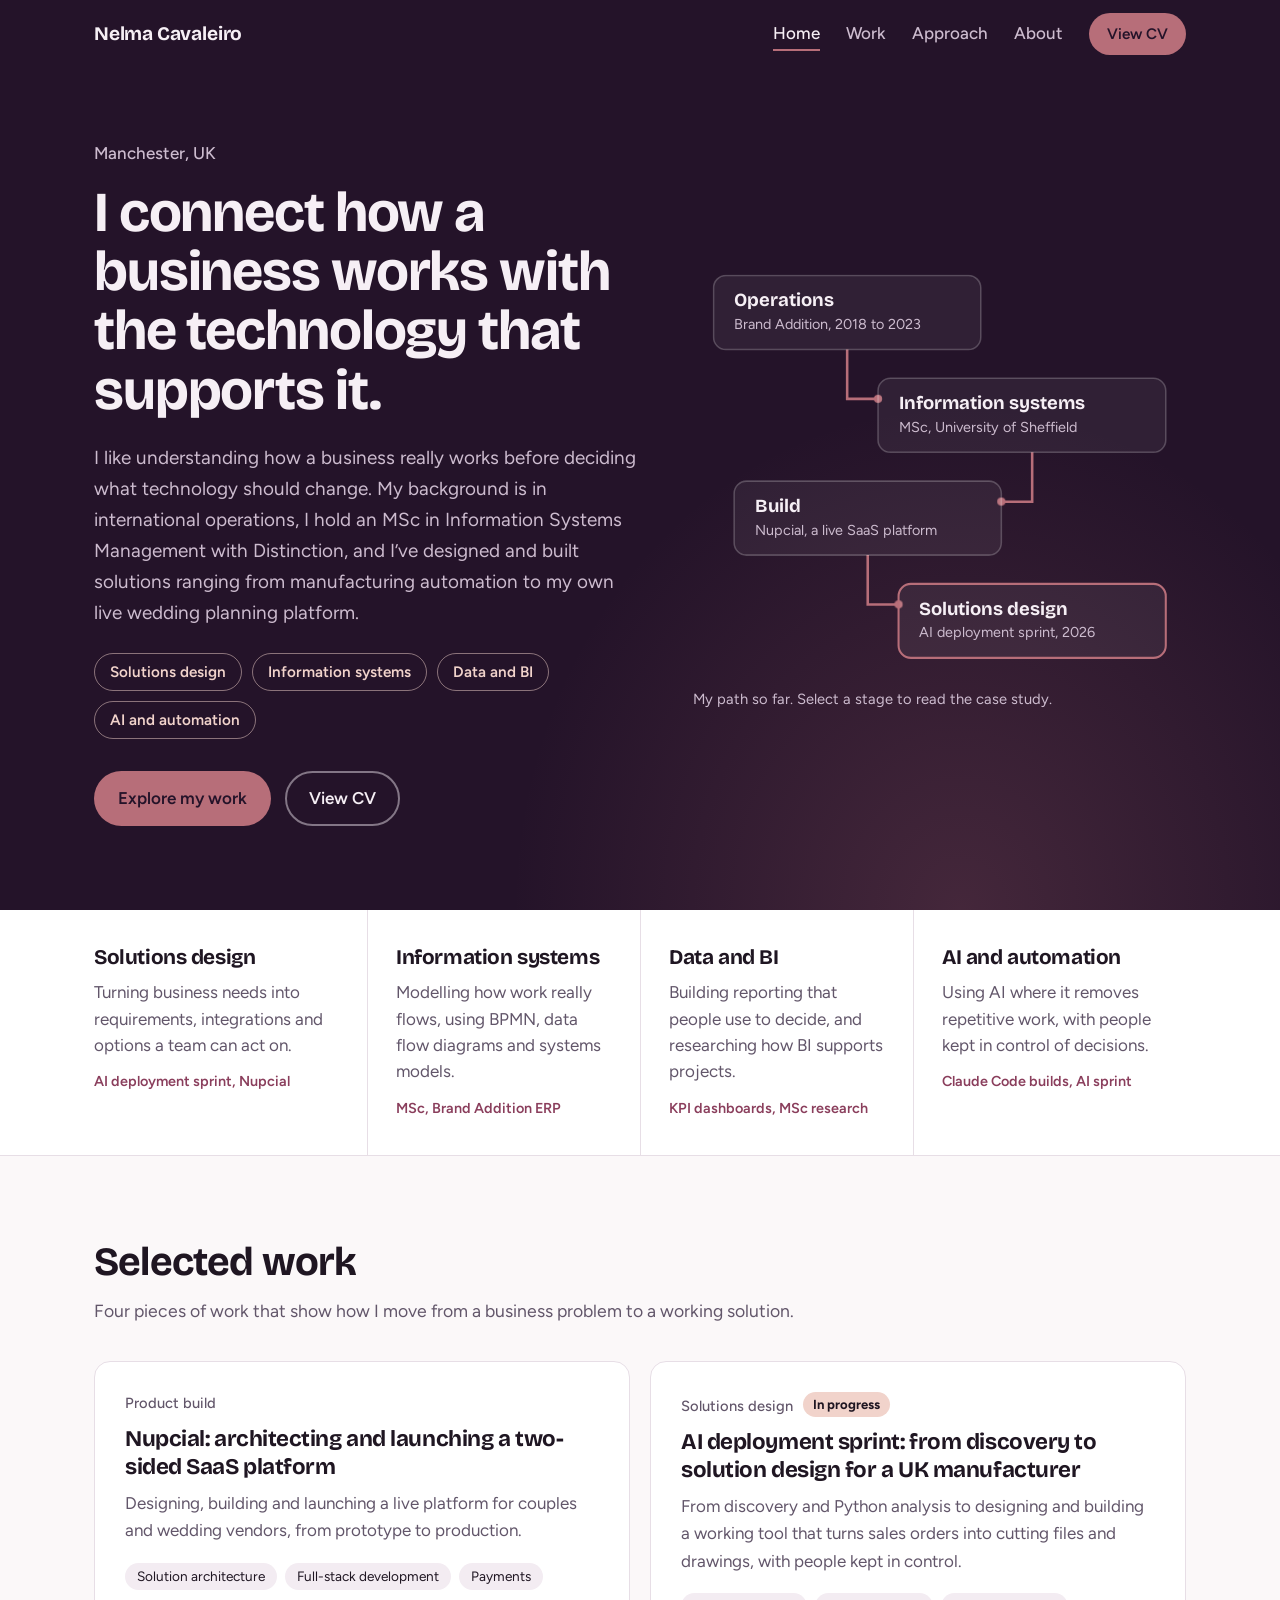
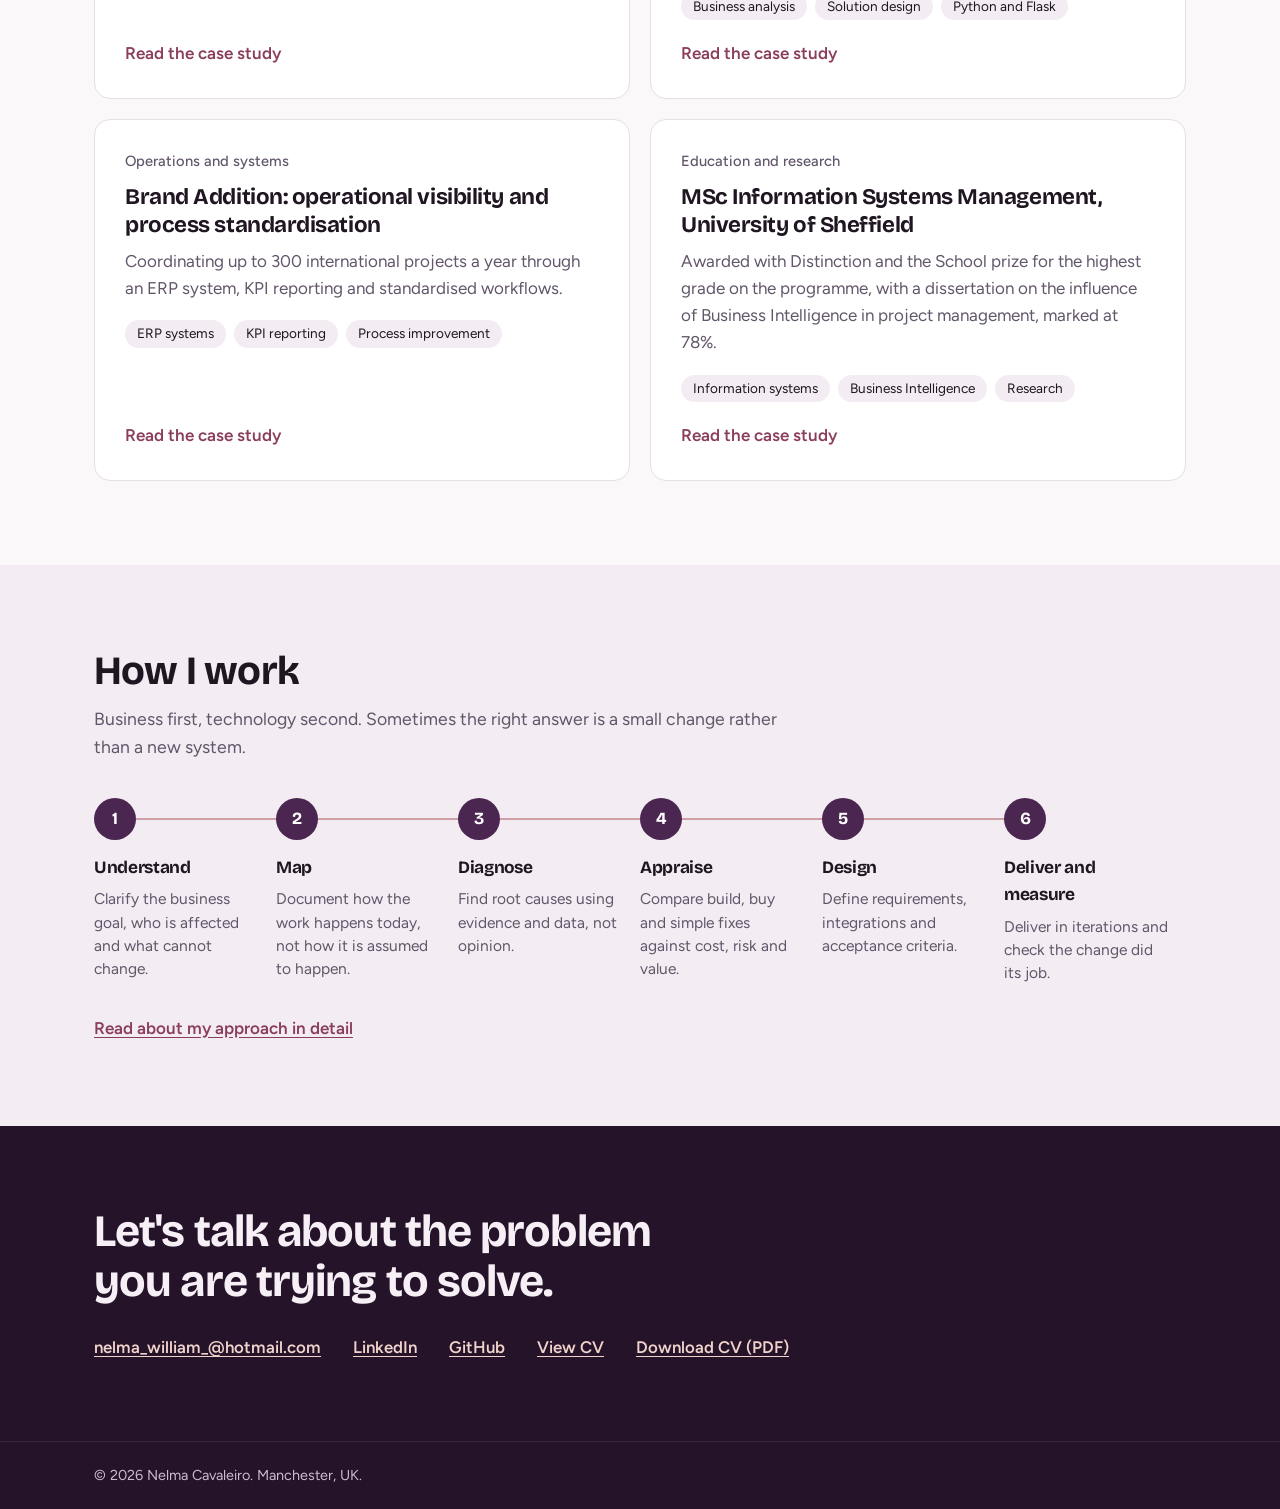
==== commit e8a6511a: "Add files via upload" ====
--- a/index.html
+++ b/index.html
@@ -136,8 +136,8 @@
         <a class="work-card" href="case-ai-sprint.html">
           <p class="kind">Solutions design <span class="status">In progress</span></p>
           <h3>AI deployment sprint: from discovery to solution design for a UK manufacturer</h3>
-          <p>Leading discovery, Python analysis and solution design to remove repetitive design work, with people kept in control at every stage.</p>
-          <ul class="tags"><li>Business analysis</li><li>Solution design</li><li>Python</li></ul>
+          <p>From discovery and Python analysis to designing and building a working tool that turns sales orders into cutting files and drawings, with people kept in control.</p>
+          <ul class="tags"><li>Business analysis</li><li>Solution design</li><li>Python and Flask</li></ul>
           <span class="read">Read the case study</span>
         </a>
         <a class="work-card" href="case-brand-addition.html">
--- a/assets/css/style.css
+++ b/assets/css/style.css
@@ -250,3 +250,17 @@
   .step-detail { grid-template-columns: 1fr; gap: 12px; }
   .step-detail > div:last-child { grid-column: auto; }
 }
+
+/* Screenshot gallery */
+.gallery-section { margin-top: 56px; }
+.gallery-section h2 { font-size: 1.55rem; margin: 0 0 8px; }
+.gallery-section > p { color: var(--muted); margin: 0 0 24px; max-width: 66ch; }
+.gallery { display: grid; grid-template-columns: repeat(2, minmax(0, 1fr)); gap: 22px; }
+.shot { margin: 0; }
+.shot a { display: block; border: 1px solid var(--line); border-radius: 12px; overflow: hidden; background: var(--surface); transition: border-color .15s ease; }
+.shot a:hover, .shot a:focus-visible { border-color: var(--rose); }
+.shot img { display: block; width: 100%; height: auto; }
+.shot figcaption { font-size: .92rem; color: var(--muted); margin-top: 8px; line-height: 1.5; }
+.shot figcaption b { color: var(--ink); font-weight: 600; }
+.feature-shot { margin: 18px 0 0; max-width: 560px; }
+@media (max-width: 720px) { .gallery { grid-template-columns: 1fr; } }
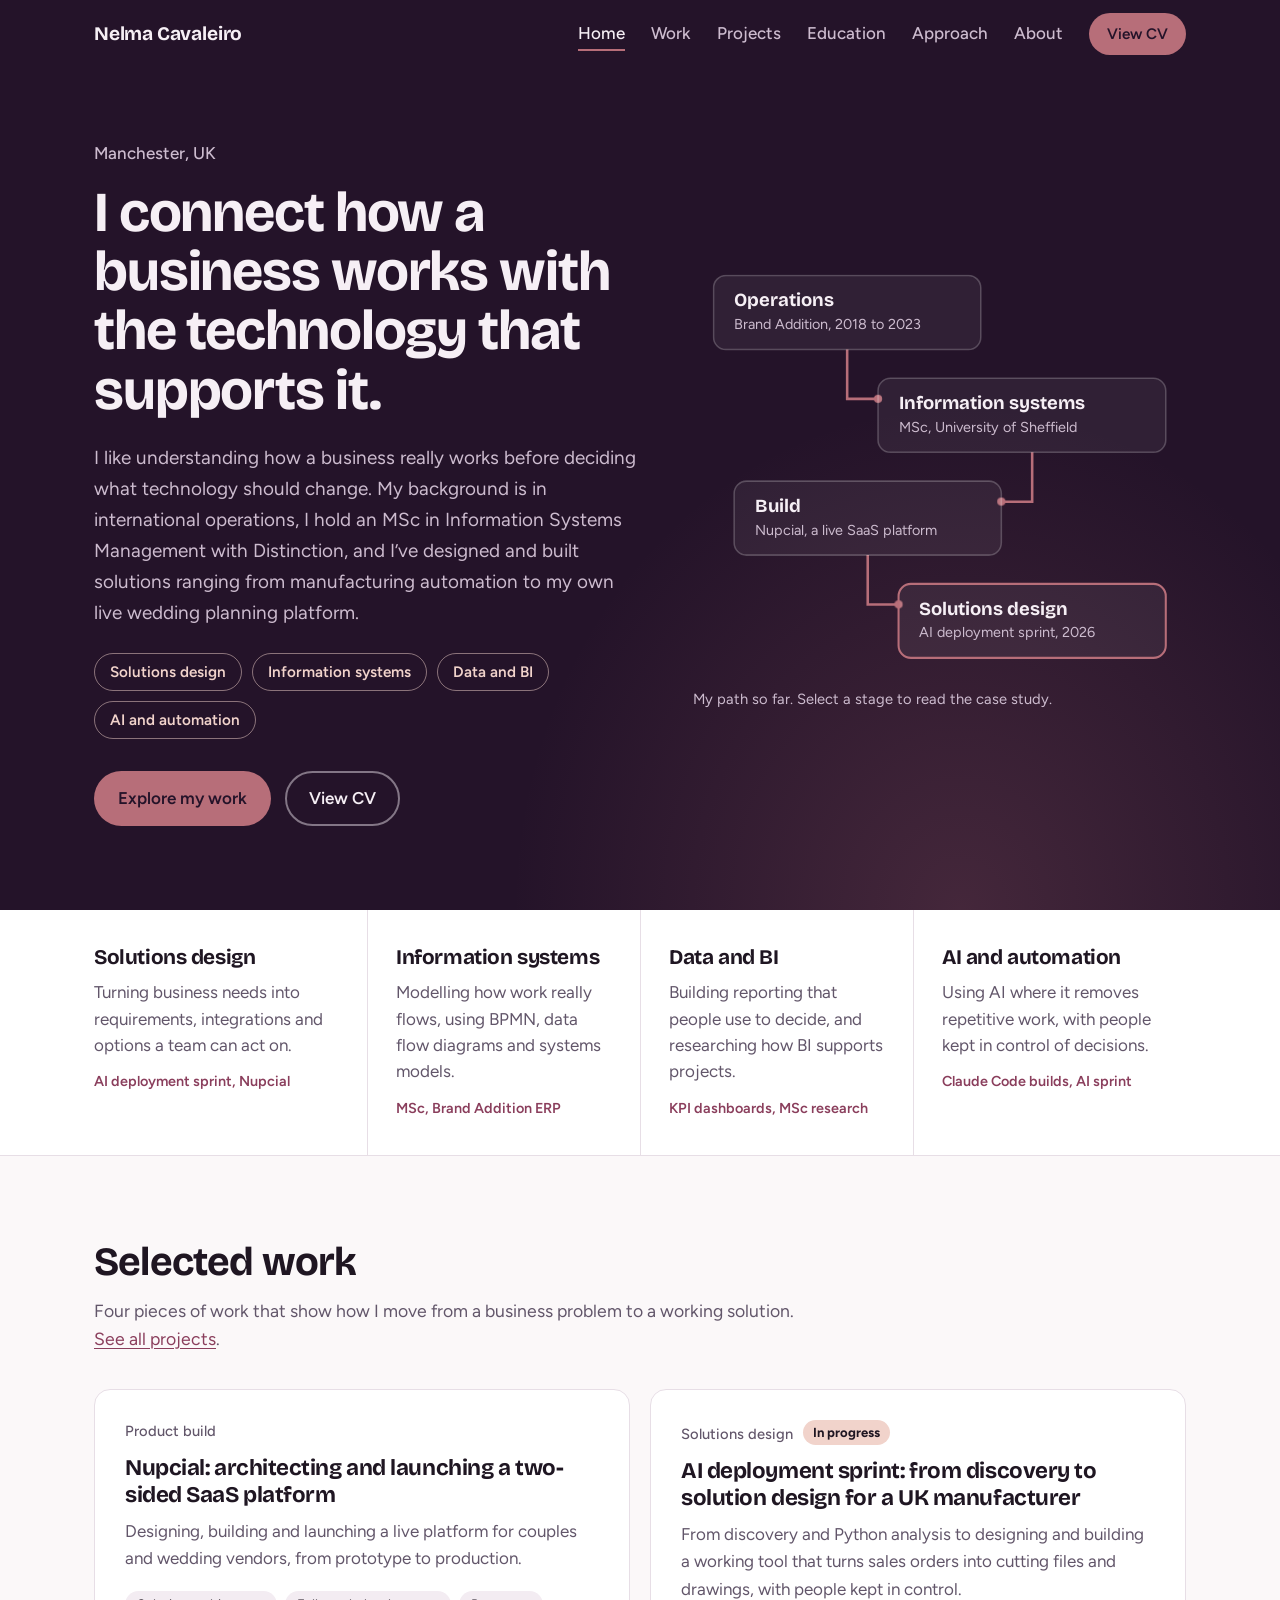
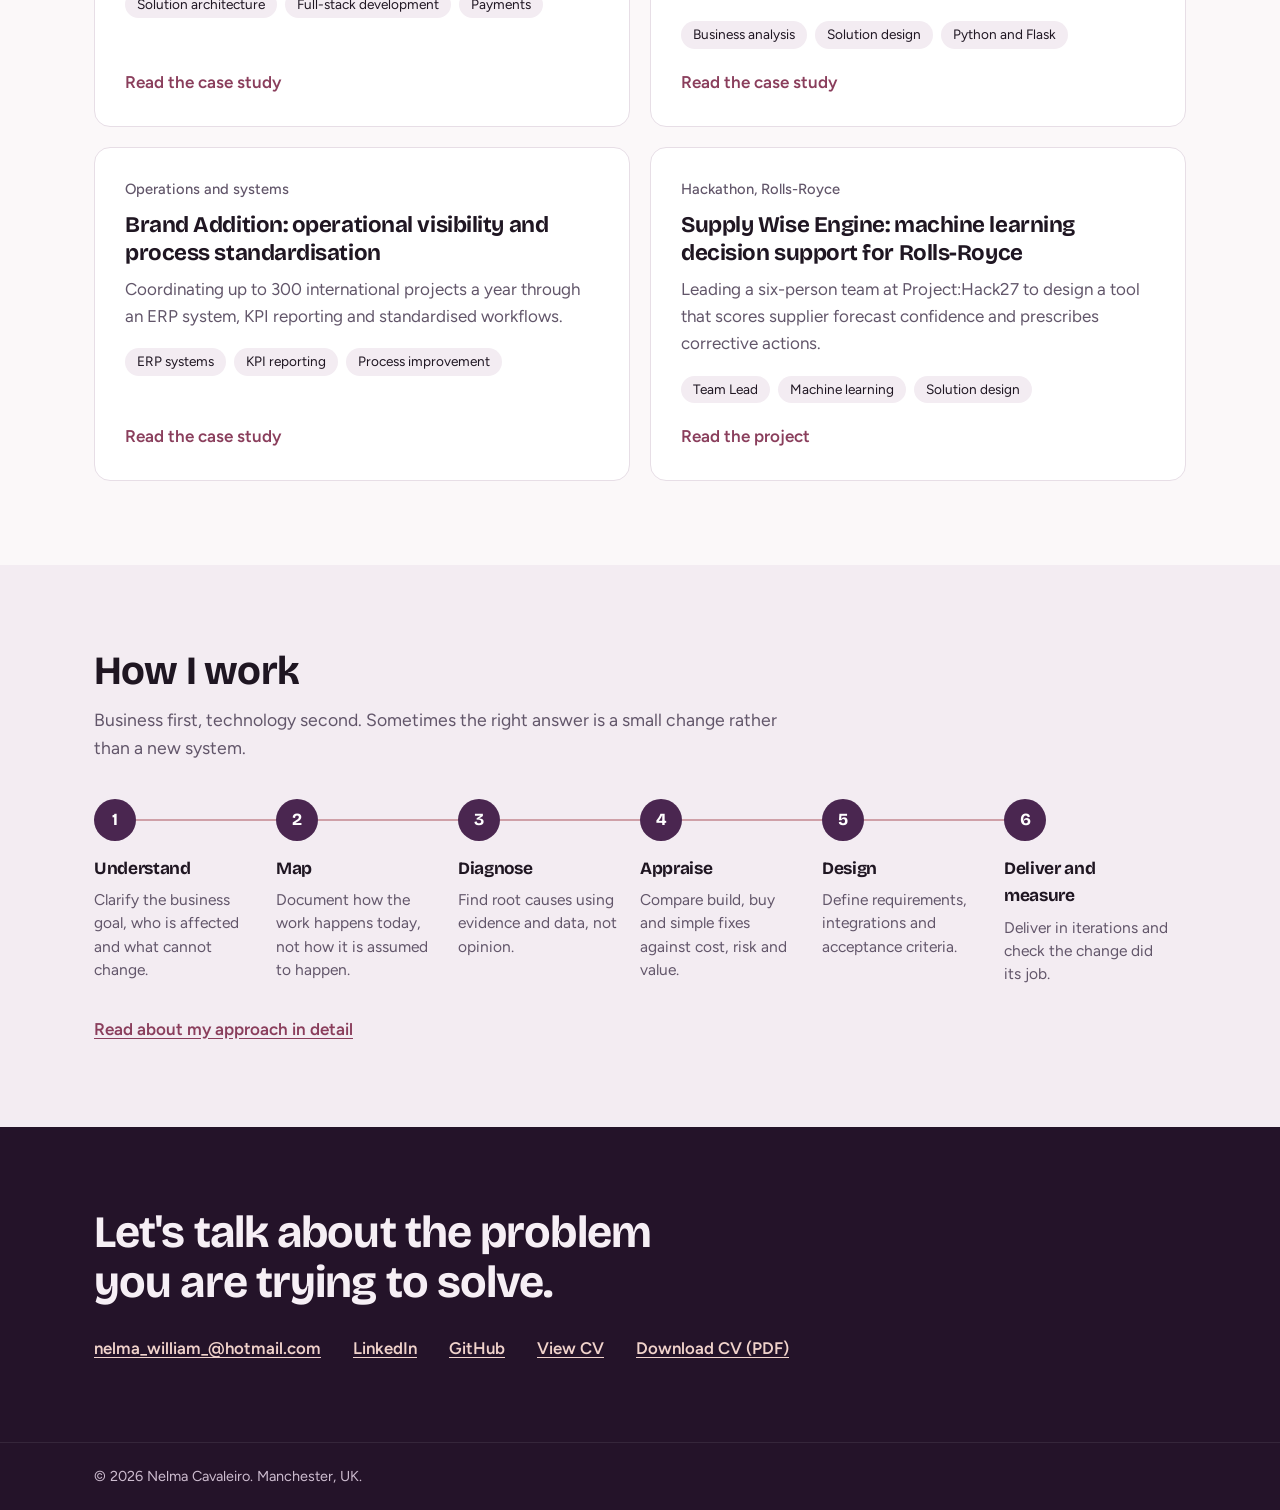
==== commit 11f2fe30: "Add files via upload" ====
--- a/index.html
+++ b/index.html
@@ -24,6 +24,8 @@
         <ul class="nav" id="site-nav">
         <li><a href="index.html" aria-current="page">Home</a></li>
         <li><a href="work.html">Work</a></li>
+        <li><a href="projects.html">Projects</a></li>
+        <li><a href="education.html">Education</a></li>
         <li><a href="approach.html">Approach</a></li>
         <li><a href="about.html">About</a></li>
         <li><a class="btn btn-rose btn-small" href="assets/Nelma_Cavaleiro_CV.pdf" target="_blank" rel="noopener">View CV</a></li>
@@ -63,7 +65,7 @@
             <text x="40" y="50" class="n-title">Operations</text>
             <text x="40" y="72" class="n-sub">Brand Addition, 2018 to 2023</text>
           </a>
-          <a href="case-research.html" class="node">
+          <a href="education.html#msc" class="node">
             <rect x="180" y="120" width="280" height="72" rx="12"/>
             <text x="200" y="150" class="n-title">Information systems</text>
             <text x="200" y="172" class="n-sub">MSc, University of Sheffield</text>
@@ -123,7 +125,7 @@
       <div class="wrap">
         <div class="section-head">
           <h2>Selected work</h2>
-          <p>Four pieces of work that show how I move from a business problem to a working solution.</p>
+          <p>Four pieces of work that show how I move from a business problem to a working solution. <a href="projects.html">See all projects</a>.</p>
         </div>
         <div class="work-grid">
         <a class="work-card" href="case-nupcial.html">
@@ -147,12 +149,12 @@
           <ul class="tags"><li>ERP systems</li><li>KPI reporting</li><li>Process improvement</li></ul>
           <span class="read">Read the case study</span>
         </a>
-        <a class="work-card" href="case-research.html">
-          <p class="kind">Education and research</p>
-          <h3>MSc Information Systems Management, University of Sheffield</h3>
-          <p>Awarded with Distinction and the School prize for the highest grade on the programme, with a dissertation on the influence of Business Intelligence in project management, marked at 78%.</p>
-          <ul class="tags"><li>Information systems</li><li>Business Intelligence</li><li>Research</li></ul>
-          <span class="read">Read the case study</span>
+        <a class="work-card" href="case-hack27.html">
+          <p class="kind">Hackathon, Rolls-Royce</p>
+          <h3>Supply Wise Engine: machine learning decision support for Rolls-Royce</h3>
+          <p>Leading a six-person team at Project:Hack27 to design a tool that scores supplier forecast confidence and prescribes corrective actions.</p>
+          <ul class="tags"><li>Team Lead</li><li>Machine learning</li><li>Solution design</li></ul>
+          <span class="read">Read the project</span>
         </a>
         </div>
       </div>
--- a/assets/css/style.css
+++ b/assets/css/style.css
@@ -255,12 +255,52 @@
 .gallery-section { margin-top: 56px; }
 .gallery-section h2 { font-size: 1.55rem; margin: 0 0 8px; }
 .gallery-section > p { color: var(--muted); margin: 0 0 24px; max-width: 66ch; }
-.gallery { display: grid; grid-template-columns: repeat(2, minmax(0, 1fr)); gap: 22px; }
-.shot { margin: 0; }
-.shot a { display: block; border: 1px solid var(--line); border-radius: 12px; overflow: hidden; background: var(--surface); transition: border-color .15s ease; }
+.gallery { display: grid; grid-template-columns: repeat(6, minmax(0, 1fr)); gap: 24px; }
+.shot { margin: 0; display: flex; flex-direction: column; }
+.shot a { display: block; border: 1px solid var(--line); border-radius: 12px; overflow: hidden; background: #FFFFFF; transition: border-color .15s ease; }
 .shot a:hover, .shot a:focus-visible { border-color: var(--rose); }
-.shot img { display: block; width: 100%; height: auto; }
-.shot figcaption { font-size: .92rem; color: var(--muted); margin-top: 8px; line-height: 1.5; }
+.shot img { display: block; width: 100%; height: 100%; object-fit: cover; object-position: left top; }
+.shot figcaption { font-size: .92rem; color: var(--muted); margin-top: 10px; line-height: 1.5; }
 .shot figcaption b { color: var(--ink); font-weight: 600; }
+.shot-landing { grid-column: span 2; }
+.shot-dash { grid-column: span 4; }
+.shot-landing a, .shot-dash a { aspect-ratio: auto; height: 340px; }
+.shot-landing img { object-fit: contain; object-position: center; }
+.shot-wide { grid-column: span 6; }
+.shot-wide a { aspect-ratio: 1600 / 862; }
+.shot-card { grid-column: span 3; }
+.shot-card a { aspect-ratio: 16 / 10; }
 .feature-shot { margin: 18px 0 0; max-width: 560px; }
-@media (max-width: 720px) { .gallery { grid-template-columns: 1fr; } }
+.feature-shot img { height: auto; }
+@media (max-width: 900px) {
+  .gallery { grid-template-columns: 1fr; }
+  .shot-landing, .shot-dash, .shot-wide, .shot-card { grid-column: auto; }
+  .shot-landing a { height: 420px; }
+  .shot-dash a { height: auto; aspect-ratio: 1600 / 725; }
+}
+
+/* About page portrait */
+.about-head { display: grid; grid-template-columns: minmax(0, 1fr) 240px; gap: 56px; align-items: center; }
+.portrait { display: block; width: 100%; height: auto; aspect-ratio: 600 / 850; object-fit: cover; border-radius: 18px; border: 3px solid rgba(241, 211, 203, .55); box-shadow: 0 18px 40px rgba(0, 0, 0, .35); }
+@media (max-width: 720px) {
+  .about-head { grid-template-columns: 1fr; gap: 28px; }
+  .portrait { width: 180px; order: -1; }
+}
+
+/* Photo grids (projects, education, journey) */
+.photos { display: grid; grid-template-columns: repeat(auto-fit, minmax(220px, 1fr)); gap: 22px; margin-top: 32px; }
+.photos .shot a { height: auto; }
+.photos.ratio-34 .shot a { aspect-ratio: 3 / 4; }
+.photos.ratio-11 .shot a { aspect-ratio: 1 / 1; background: var(--plum-tint); }
+.photos.ratio-11 .shot img { object-fit: contain; object-position: center; }
+.photos.ratio-34 .shot img { object-fit: cover; object-position: center top; }
+.photos .shot-free img { height: auto; object-fit: initial; }
+.photos .shot-free { grid-column: 1 / -1; }
+.photos .shot-free.narrow { max-width: 720px; }
+.edu-photos { max-width: 760px; }
+.edu-wide .shot-free { max-width: 900px; }
+.edu-meta { color: var(--muted); font-weight: 600; margin: 0 0 14px; }
+.prose h3 { font-size: 1.15rem; margin: 26px 0 8px; }
+.journey p { max-width: 72ch; }
+.creds dt a { color: inherit; }
+.photos .shot-free.narrow-s { max-width: 520px; }
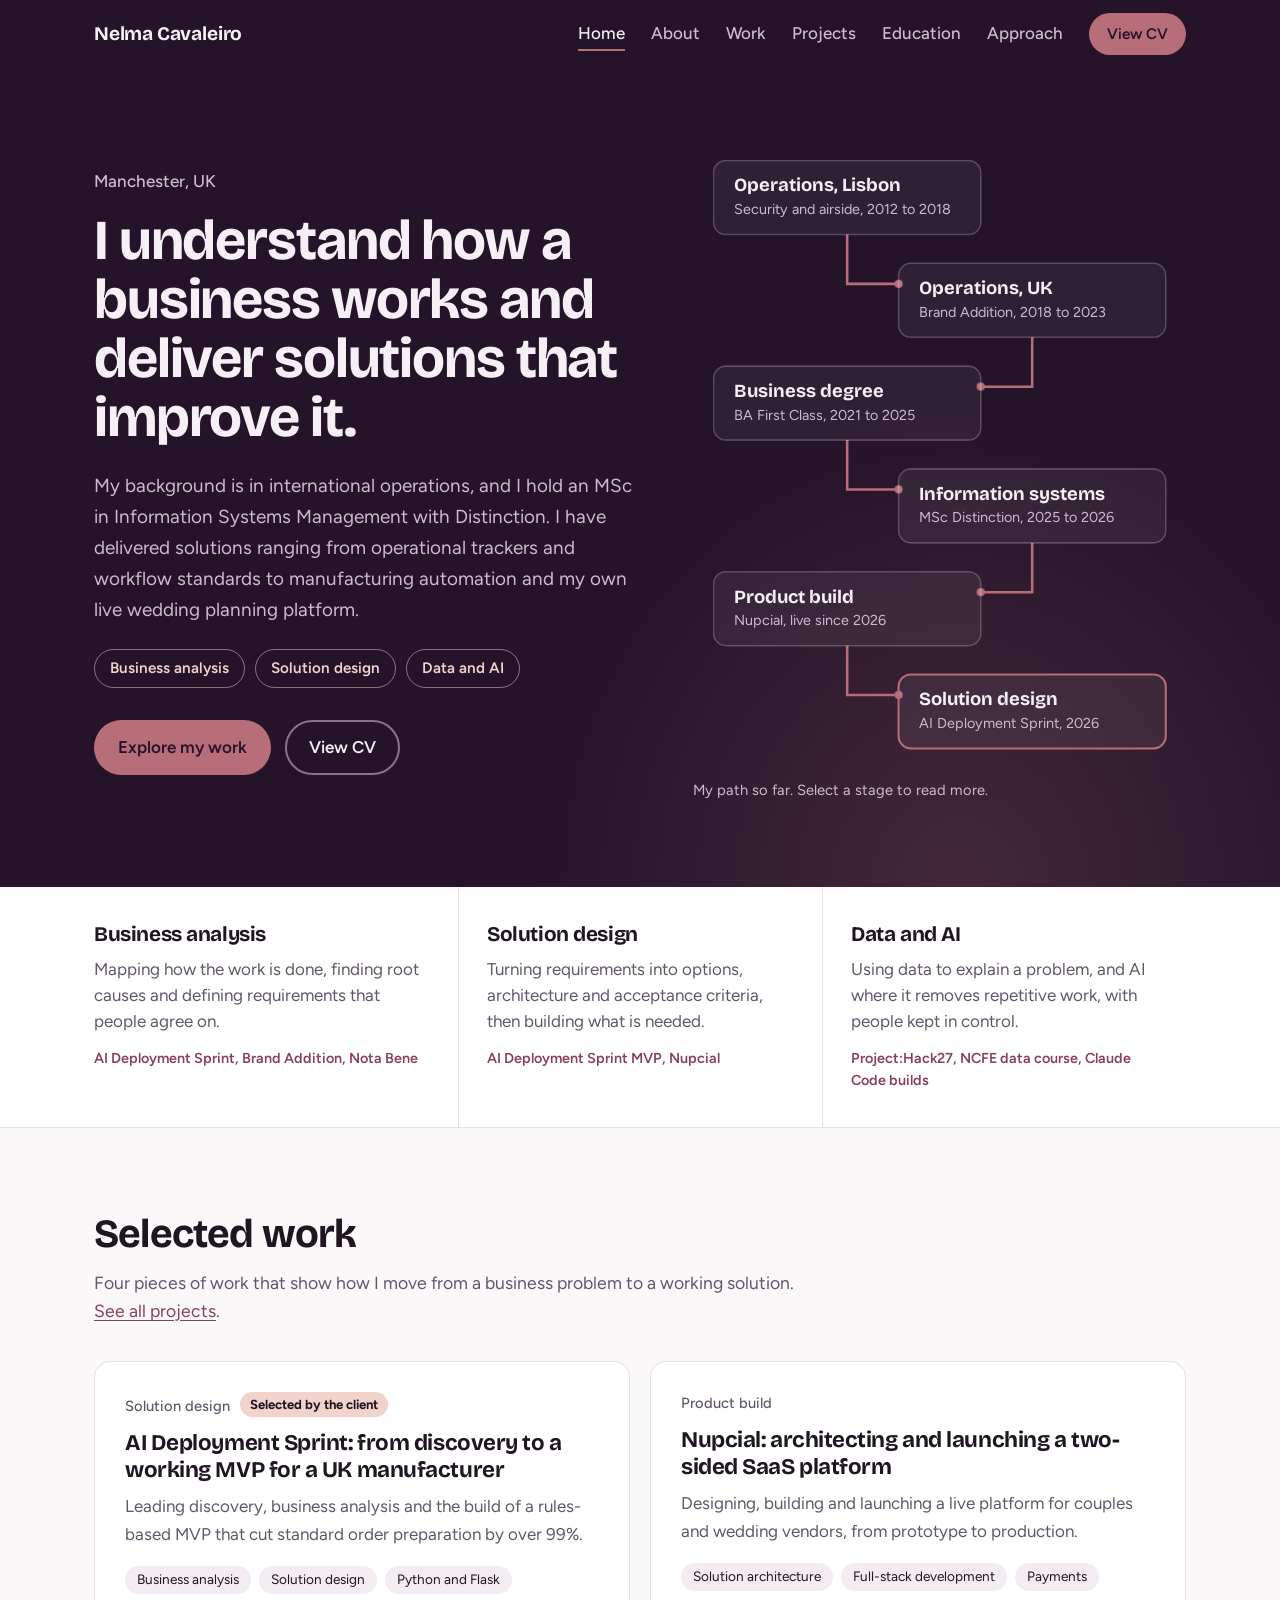
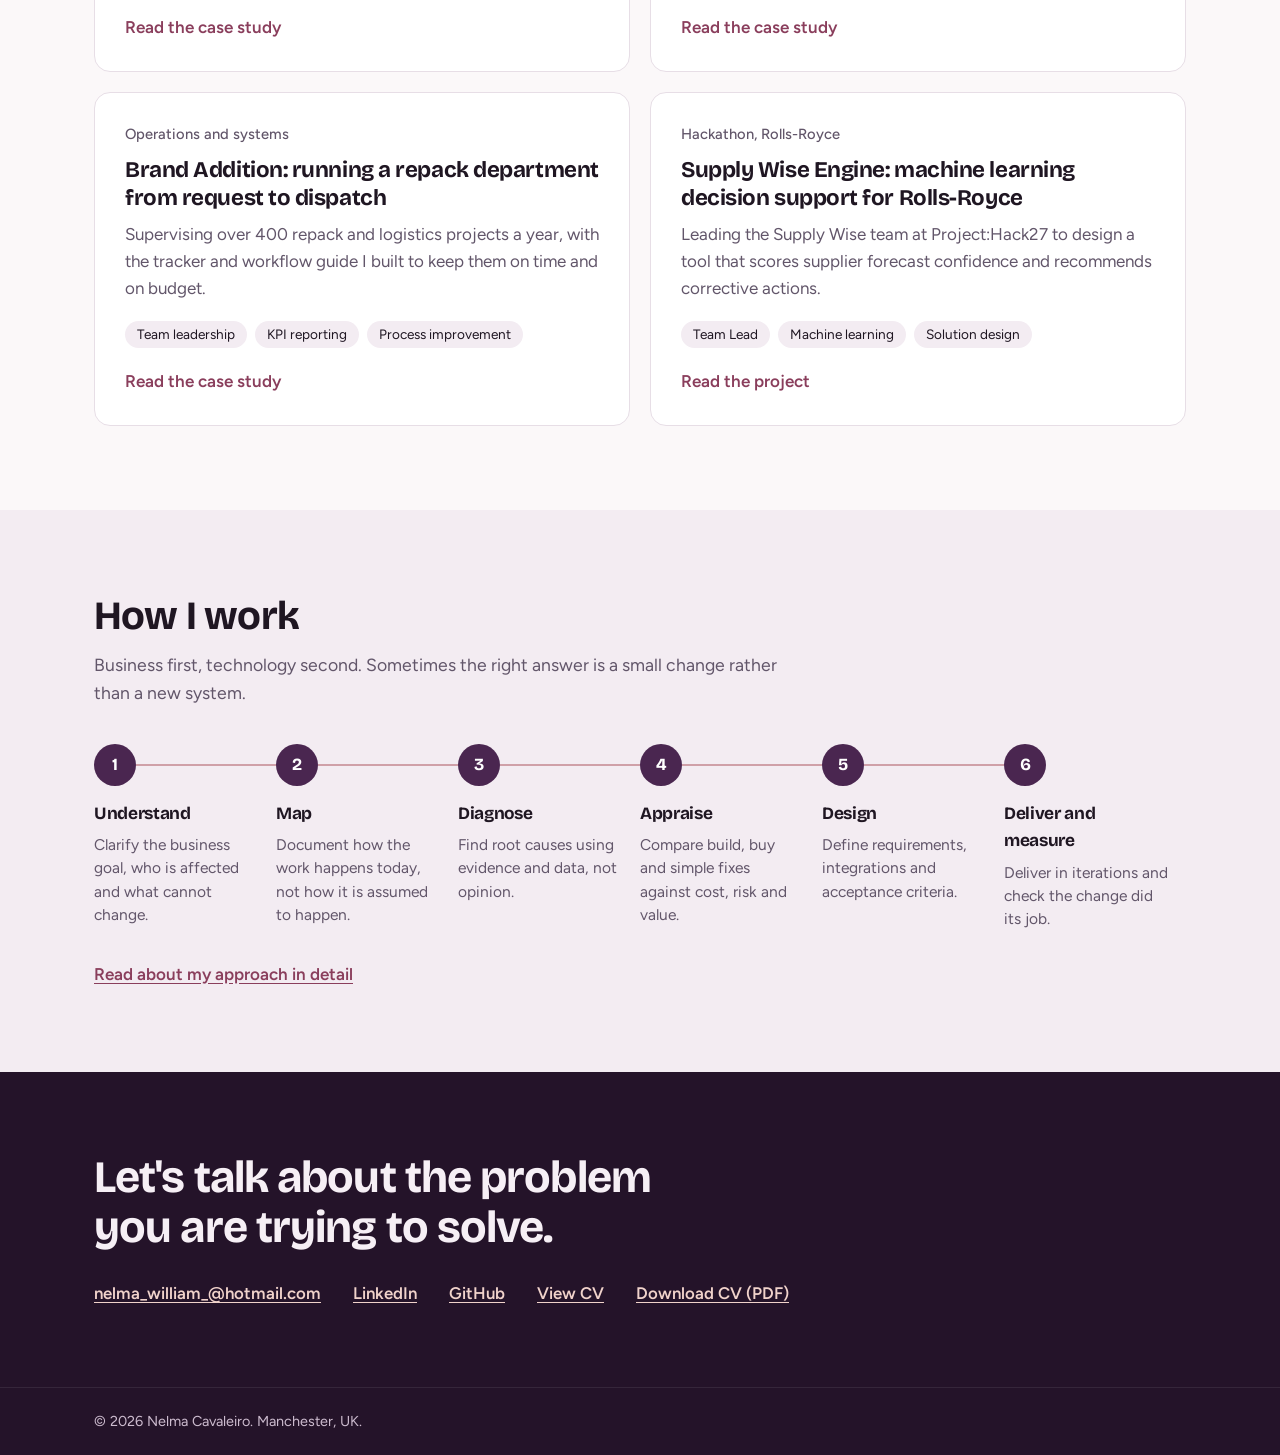
==== commit cee67b93: "Add files via upload" ====
--- a/index.html
+++ b/index.html
@@ -3,10 +3,10 @@
 <head>
   <meta charset="utf-8">
   <meta name="viewport" content="width=device-width, initial-scale=1">
-  <title>Nelma Cavaleiro | Solutions Design, AI and Automation</title>
-  <meta name="description" content="Portfolio of Nelma Cavaleiro, a Manchester-based business and technology professional working across solutions design, information systems, data, AI and automation.">
-  <meta property="og:title" content="Nelma Cavaleiro | Solutions Design, AI and Automation">
-  <meta property="og:description" content="Portfolio of Nelma Cavaleiro, a Manchester-based business and technology professional working across solutions design, information systems, data, AI and automation.">
+  <title>Nelma Cavaleiro | Business Analysis, Solution Design, Data and AI</title>
+  <meta name="description" content="Portfolio of Nelma Cavaleiro, a Manchester-based business and technology professional working across business analysis, solution design, data and AI.">
+  <meta property="og:title" content="Nelma Cavaleiro | Business Analysis, Solution Design, Data and AI">
+  <meta property="og:description" content="Portfolio of Nelma Cavaleiro, a Manchester-based business and technology professional working across business analysis, solution design, data and AI.">
   <meta property="og:type" content="website">
   <link rel="icon" href="data:image/svg+xml,<svg xmlns='http://www.w3.org/2000/svg' viewBox='0 0 32 32'><rect width='32' height='32' rx='8' fill='%23241329'/><text x='16' y='21.5' font-family='Arial' font-size='14' font-weight='700' fill='%23F1D3CB' text-anchor='middle'>NC</text></svg>">
   <link rel="preconnect" href="https://fonts.googleapis.com">
@@ -23,11 +23,11 @@
       <nav aria-label="Main">
         <ul class="nav" id="site-nav">
         <li><a href="index.html" aria-current="page">Home</a></li>
+        <li><a href="about.html">About</a></li>
         <li><a href="work.html">Work</a></li>
         <li><a href="projects.html">Projects</a></li>
         <li><a href="education.html">Education</a></li>
         <li><a href="approach.html">Approach</a></li>
-        <li><a href="about.html">About</a></li>
         <li><a class="btn btn-rose btn-small" href="assets/Nelma_Cavaleiro_CV.pdf" target="_blank" rel="noopener">View CV</a></li>
         </ul>
       </nav>
@@ -38,10 +38,10 @@
       <div class="wrap hero-inner">
         <div>
           <p class="hero-meta">Manchester, UK</p>
-          <h1>I connect how a business works with the technology that supports it.</h1>
-          <p class="lede">I like understanding how a business really works before deciding what technology should change. My background is in international operations, I hold an MSc in Information Systems Management with Distinction, and I’ve designed and built solutions ranging from manufacturing automation to my own live wedding planning platform.</p>
+          <h1>I understand how a business works and deliver solutions that improve it.</h1>
+          <p class="lede">My background is in international operations, and I hold an MSc in Information Systems Management with Distinction. I have delivered solutions ranging from operational trackers and workflow standards to manufacturing automation and my own live wedding planning platform.</p>
           <ul class="focus" aria-label="Focus areas">
-            <li>Solutions design</li><li>Information systems</li><li>Data and BI</li><li>AI and automation</li>
+            <li>Business analysis</li><li>Solution design</li><li>Data and AI</li>
           </ul>
           <div class="hero-actions">
             <a class="btn btn-rose" href="work.html">Explore my work</a>
@@ -49,64 +49,73 @@
           </div>
         </div>
       <figure class="system-map" aria-labelledby="map-caption">
-        <svg viewBox="0 0 480 412" role="img" aria-label="Career path drawn as a system diagram: operations, then information systems, then building a live product, then solutions design.">
+        <svg viewBox="0 0 480 612" role="img" aria-label="Career path drawn as a system diagram: operations in Lisbon, operations in the UK, a business degree, an MSc in information systems, building a live product, and solution design on an AI deployment sprint.">
           <g class="links">
-            <path d="M150 92 V140 H180" />
-            <path d="M330 192 V240 H300" />
-            <path d="M170 292 V340 H200" />
+            <path d="M150 92 V140 H200" />
+            <path d="M330 192 V240 H280" />
+            <path d="M150 292 V340 H200" />
+            <path d="M330 392 V440 H280" />
+            <path d="M150 492 V540 H200" />
           </g>
           <g class="joints">
-            <circle cx="180" cy="140" r="4"/>
-            <circle cx="300" cy="240" r="4"/>
+            <circle cx="200" cy="140" r="4"/>
+            <circle cx="280" cy="240" r="4"/>
             <circle cx="200" cy="340" r="4"/>
+            <circle cx="280" cy="440" r="4"/>
+            <circle cx="200" cy="540" r="4"/>
           </g>
+          <a href="about.html#journey" class="node">
+            <rect x="20" y="20" width="260" height="72" rx="12"/>
+            <text x="40" y="50" class="n-title">Operations, Lisbon</text>
+            <text x="40" y="72" class="n-sub">Security and airside, 2012 to 2018</text>
+          </a>
           <a href="case-brand-addition.html" class="node">
-            <rect x="20" y="20" width="260" height="72" rx="12"/>
-            <text x="40" y="50" class="n-title">Operations</text>
-            <text x="40" y="72" class="n-sub">Brand Addition, 2018 to 2023</text>
-          </a>
-          <a href="education.html#msc" class="node">
-            <rect x="180" y="120" width="280" height="72" rx="12"/>
-            <text x="200" y="150" class="n-title">Information systems</text>
-            <text x="200" y="172" class="n-sub">MSc, University of Sheffield</text>
+            <rect x="200" y="120" width="260" height="72" rx="12"/>
+            <text x="220" y="150" class="n-title">Operations, UK</text>
+            <text x="220" y="172" class="n-sub">Brand Addition, 2018 to 2023</text>
+          </a>
+          <a href="education-ba.html" class="node">
+            <rect x="20" y="220" width="260" height="72" rx="12"/>
+            <text x="40" y="250" class="n-title">Business degree</text>
+            <text x="40" y="272" class="n-sub">BA First Class, 2021 to 2025</text>
+          </a>
+          <a href="education-msc.html" class="node">
+            <rect x="200" y="320" width="260" height="72" rx="12"/>
+            <text x="220" y="350" class="n-title">Information systems</text>
+            <text x="220" y="372" class="n-sub">MSc Distinction, 2025 to 2026</text>
           </a>
           <a href="case-nupcial.html" class="node">
-            <rect x="40" y="220" width="260" height="72" rx="12"/>
-            <text x="60" y="250" class="n-title">Build</text>
-            <text x="60" y="272" class="n-sub">Nupcial, a live SaaS platform</text>
+            <rect x="20" y="420" width="260" height="72" rx="12"/>
+            <text x="40" y="450" class="n-title">Product build</text>
+            <text x="40" y="472" class="n-sub">Nupcial, live since 2026</text>
           </a>
           <a href="case-ai-sprint.html" class="node node-current">
-            <rect x="200" y="320" width="260" height="72" rx="12"/>
-            <text x="220" y="350" class="n-title">Solutions design</text>
-            <text x="220" y="372" class="n-sub">AI deployment sprint, 2026</text>
+            <rect x="200" y="520" width="260" height="72" rx="12"/>
+            <text x="220" y="550" class="n-title">Solution design</text>
+            <text x="220" y="572" class="n-sub">AI Deployment Sprint, 2026</text>
           </a>
         </svg>
-        <figcaption id="map-caption">My path so far. Select a stage to read the case study.</figcaption>
+        <figcaption id="map-caption">My path so far. Select a stage to read more.</figcaption>
       </figure>
       </div>
     </section>
 
     <section class="capabilities" aria-label="Where I add value">
-      <div class="wrap cap-grid">
+      <div class="wrap cap-grid three">
         <div class="cap">
-          <h2>Solutions design</h2>
-          <p>Turning business needs into requirements, integrations and options a team can act on.</p>
-          <p class="evidence">AI deployment sprint, Nupcial</p>
+          <h2>Business analysis</h2>
+          <p>Mapping how the work is done, finding root causes and defining requirements that people agree on.</p>
+          <p class="evidence">AI Deployment Sprint, Brand Addition, Nota Bene</p>
         </div>
         <div class="cap">
-          <h2>Information systems</h2>
-          <p>Modelling how work really flows, using BPMN, data flow diagrams and systems models.</p>
-          <p class="evidence">MSc, Brand Addition ERP</p>
+          <h2>Solution design</h2>
+          <p>Turning requirements into options, architecture and acceptance criteria, then building what is needed.</p>
+          <p class="evidence">AI Deployment Sprint MVP, Nupcial</p>
         </div>
         <div class="cap">
-          <h2>Data and BI</h2>
-          <p>Building reporting that people use to decide, and researching how BI supports projects.</p>
-          <p class="evidence">KPI dashboards, MSc research</p>
-        </div>
-        <div class="cap">
-          <h2>AI and automation</h2>
-          <p>Using AI where it removes repetitive work, with people kept in control of decisions.</p>
-          <p class="evidence">Claude Code builds, AI sprint</p>
+          <h2>Data and AI</h2>
+          <p>Using data to explain a problem, and AI where it removes repetitive work, with people kept in control.</p>
+          <p class="evidence">Project:Hack27, NCFE data course, Claude Code builds</p>
         </div>
       </div>
     </section>
@@ -128,6 +137,13 @@
           <p>Four pieces of work that show how I move from a business problem to a working solution. <a href="projects.html">See all projects</a>.</p>
         </div>
         <div class="work-grid">
+        <a class="work-card" href="case-ai-sprint.html">
+          <p class="kind">Solution design <span class="status">Selected by the client</span></p>
+          <h3>AI Deployment Sprint: from discovery to a working MVP for a UK manufacturer</h3>
+          <p>Leading discovery, business analysis and the build of a rules-based MVP that cut standard order preparation by over 99%.</p>
+          <ul class="tags"><li>Business analysis</li><li>Solution design</li><li>Python and Flask</li></ul>
+          <span class="read">Read the case study</span>
+        </a>
         <a class="work-card" href="case-nupcial.html">
           <p class="kind">Product build</p>
           <h3>Nupcial: architecting and launching a two-sided SaaS platform</h3>
@@ -135,24 +151,17 @@
           <ul class="tags"><li>Solution architecture</li><li>Full-stack development</li><li>Payments</li></ul>
           <span class="read">Read the case study</span>
         </a>
-        <a class="work-card" href="case-ai-sprint.html">
-          <p class="kind">Solutions design <span class="status">In progress</span></p>
-          <h3>AI deployment sprint: from discovery to solution design for a UK manufacturer</h3>
-          <p>From discovery and Python analysis to designing and building a working tool that turns sales orders into cutting files and drawings, with people kept in control.</p>
-          <ul class="tags"><li>Business analysis</li><li>Solution design</li><li>Python and Flask</li></ul>
-          <span class="read">Read the case study</span>
-        </a>
         <a class="work-card" href="case-brand-addition.html">
           <p class="kind">Operations and systems</p>
-          <h3>Brand Addition: operational visibility and process standardisation</h3>
-          <p>Coordinating up to 300 international projects a year through an ERP system, KPI reporting and standardised workflows.</p>
-          <ul class="tags"><li>ERP systems</li><li>KPI reporting</li><li>Process improvement</li></ul>
+          <h3>Brand Addition: running a repack department from request to dispatch</h3>
+          <p>Supervising over 400 repack and logistics projects a year, with the tracker and workflow guide I built to keep them on time and on budget.</p>
+          <ul class="tags"><li>Team leadership</li><li>KPI reporting</li><li>Process improvement</li></ul>
           <span class="read">Read the case study</span>
         </a>
         <a class="work-card" href="case-hack27.html">
           <p class="kind">Hackathon, Rolls-Royce</p>
           <h3>Supply Wise Engine: machine learning decision support for Rolls-Royce</h3>
-          <p>Leading a six-person team at Project:Hack27 to design a tool that scores supplier forecast confidence and prescribes corrective actions.</p>
+          <p>Leading the Supply Wise team at Project:Hack27 to design a tool that scores supplier forecast confidence and recommends corrective actions.</p>
           <ul class="tags"><li>Team Lead</li><li>Machine learning</li><li>Solution design</li></ul>
           <span class="read">Read the project</span>
         </a>
--- a/assets/css/style.css
+++ b/assets/css/style.css
@@ -304,3 +304,76 @@
 .journey p { max-width: 72ch; }
 .creds dt a { color: inherit; }
 .photos .shot-free.narrow-s { max-width: 520px; }
+
+/* Home: longer career map and three focus areas */
+.links path:nth-child(4) { animation-delay: 1.2s; }
+.links path:nth-child(5) { animation-delay: 1.6s; }
+.joints circle:nth-child(4) { animation-delay: 1.8s; }
+.joints circle:nth-child(5) { animation-delay: 2.2s; }
+.cap-grid.three { grid-template-columns: repeat(3, 1fr); }
+.work-grid.three { grid-template-columns: repeat(3, 1fr); }
+@media (max-width: 960px) { .cap-grid.three, .work-grid.three { grid-template-columns: 1fr; } }
+
+/* Collages: one card per experience, photos laid out in a grid */
+.collage-grid { display: grid; grid-template-columns: repeat(2, minmax(0, 1fr)); gap: 28px; }
+.collage { background: var(--surface); border: 1px solid var(--line); border-radius: 18px; padding: 14px; margin: 0; display: flex; flex-direction: column; }
+.collage.wide { grid-column: 1 / -1; }
+.collage .tiles { display: grid; gap: 8px; aspect-ratio: 4 / 3; grid-template-columns: repeat(2, minmax(0, 1fr)); grid-template-rows: repeat(2, minmax(0, 1fr)); }
+.collage.wide .tiles { aspect-ratio: 16 / 7; }
+.collage .tiles a { display: block; position: relative; min-height: 0; overflow: hidden; border-radius: 10px; background: var(--plum-tint); }
+.collage .tiles img { position: absolute; inset: 0; width: 100%; height: 100%; object-fit: cover; display: block; transition: transform .3s ease; }
+.collage .tiles a:hover img, .collage .tiles a:focus-visible img { transform: scale(1.03); }
+.collage .tiles img.contain { object-fit: contain; background: #fff; }
+.collage.t1 .tiles { grid-template-columns: 1fr; grid-template-rows: 1fr; }
+.collage.t2 .tiles { grid-template-rows: 1fr; }
+.collage.t3 .tiles a:first-child { grid-row: span 2; }
+.collage.t4row .tiles { grid-template-columns: repeat(4, minmax(0, 1fr)); grid-template-rows: 1fr; aspect-ratio: 16 / 8; }
+.collage.t5 .tiles { grid-template-columns: 2fr 1fr 1fr; }
+.collage.t5 .tiles a:first-child { grid-row: span 2; }
+.collage figcaption { padding: 14px 6px 4px; }
+.c-title { font-family: var(--display); font-weight: 700; font-size: 1.12rem; color: var(--ink); margin: 0; letter-spacing: -.01em; }
+.c-meta { color: var(--link); font-weight: 600; font-size: .9rem; margin: 2px 0 6px; }
+.c-note { color: var(--muted); font-size: .95rem; margin: 0; }
+.collage blockquote { margin: 12px 0 0; padding: 10px 14px; border-left: 3px solid var(--rose); background: var(--plum-tint); border-radius: 0 8px 8px 0; font-style: italic; font-size: .95rem; }
+.collage blockquote cite { display: block; font-style: normal; color: var(--muted); font-size: .85rem; margin-top: 4px; }
+.compare { display: grid; grid-template-columns: 1fr 1fr; gap: 28px; margin-top: 28px; }
+.compare figure { margin: 0; background: var(--surface); border: 1px solid var(--line); border-radius: 18px; padding: 14px; }
+.compare a { display: block; border-radius: 10px; overflow: hidden; }
+.compare img { display: block; width: 100%; aspect-ratio: 16 / 10; object-fit: cover; object-position: top left; }
+.compare figcaption { padding: 12px 6px 4px; }
+.collage-block { margin-top: 56px; }
+.collage-block > h2 { font-size: 1.55rem; margin: 0 0 8px; }
+.collage-block > p { color: var(--muted); margin: 0 0 24px; max-width: 66ch; }
+@media (max-width: 760px) {
+  .collage-grid, .compare { grid-template-columns: 1fr; }
+  .collage.wide .tiles { aspect-ratio: 4 / 3; }
+  .collage.t4row .tiles { grid-template-columns: repeat(2, minmax(0, 1fr)); grid-template-rows: repeat(2, minmax(0, 1fr)); aspect-ratio: 1 / 1; }
+  .collage.t5 .tiles { grid-template-columns: 1fr 1fr; grid-template-rows: repeat(3, minmax(0, 1fr)); aspect-ratio: 3 / 4; }
+  .collage.t5 .tiles a:first-child { grid-row: auto; grid-column: span 2; }
+}
+
+/* About: experience and skills side by side */
+.about-cols { display: grid; grid-template-columns: minmax(0, 1.55fr) minmax(0, 1fr); gap: 56px; align-items: start; }
+.about-cols > div > h2 { font-size: clamp(1.6rem, 2.6vw, 2.1rem); margin: 0 0 24px; }
+.skill-stack { display: flex; flex-direction: column; gap: 16px; }
+@media (max-width: 960px) { .about-cols { grid-template-columns: 1fr; gap: 40px; } }
+
+/* Certifications */
+.cert-list { display: grid; gap: 28px; }
+.cert { display: grid; grid-template-columns: minmax(0, 1fr) minmax(0, 1.1fr); gap: 32px; background: var(--surface); border: 1px solid var(--line); border-radius: 18px; padding: 24px; align-items: start; }
+.cert h2 { font-size: 1.4rem; margin: 0 0 4px; }
+.cert dl { display: grid; grid-template-columns: auto 1fr; gap: 6px 18px; margin: 16px 0 0; }
+.cert dt { color: var(--muted); font-size: .95rem; }
+.cert dd { margin: 0; font-weight: 600; overflow-wrap: anywhere; }
+.cert-images { display: grid; grid-template-columns: repeat(auto-fit, minmax(160px, 1fr)); gap: 12px; }
+.cert-images a { display: block; border: 1px solid var(--line); border-radius: 10px; overflow: hidden; background: #fff; }
+.cert-images img { display: block; width: 100%; height: auto; }
+@media (max-width: 860px) { .cert { grid-template-columns: 1fr; } }
+
+/* Method diagram (AI sprint) */
+.method { list-style: none; margin: 8px 0 0; padding: 0; display: grid; grid-template-columns: repeat(6, minmax(0, 1fr)); gap: 10px; counter-reset: m; }
+.method li { counter-increment: m; background: var(--surface); border: 1px solid var(--line); border-top: 3px solid var(--rose); border-radius: 10px; padding: 14px 12px; font-size: .92rem; line-height: 1.4; }
+.method li::before { content: counter(m); display: block; font-family: var(--display); font-weight: 700; color: var(--rose); font-size: 1.3rem; margin-bottom: 4px; }
+.method b { display: block; color: var(--ink); margin-bottom: 2px; }
+.method span { color: var(--muted); }
+@media (max-width: 960px) { .method { grid-template-columns: repeat(2, minmax(0, 1fr)); } }
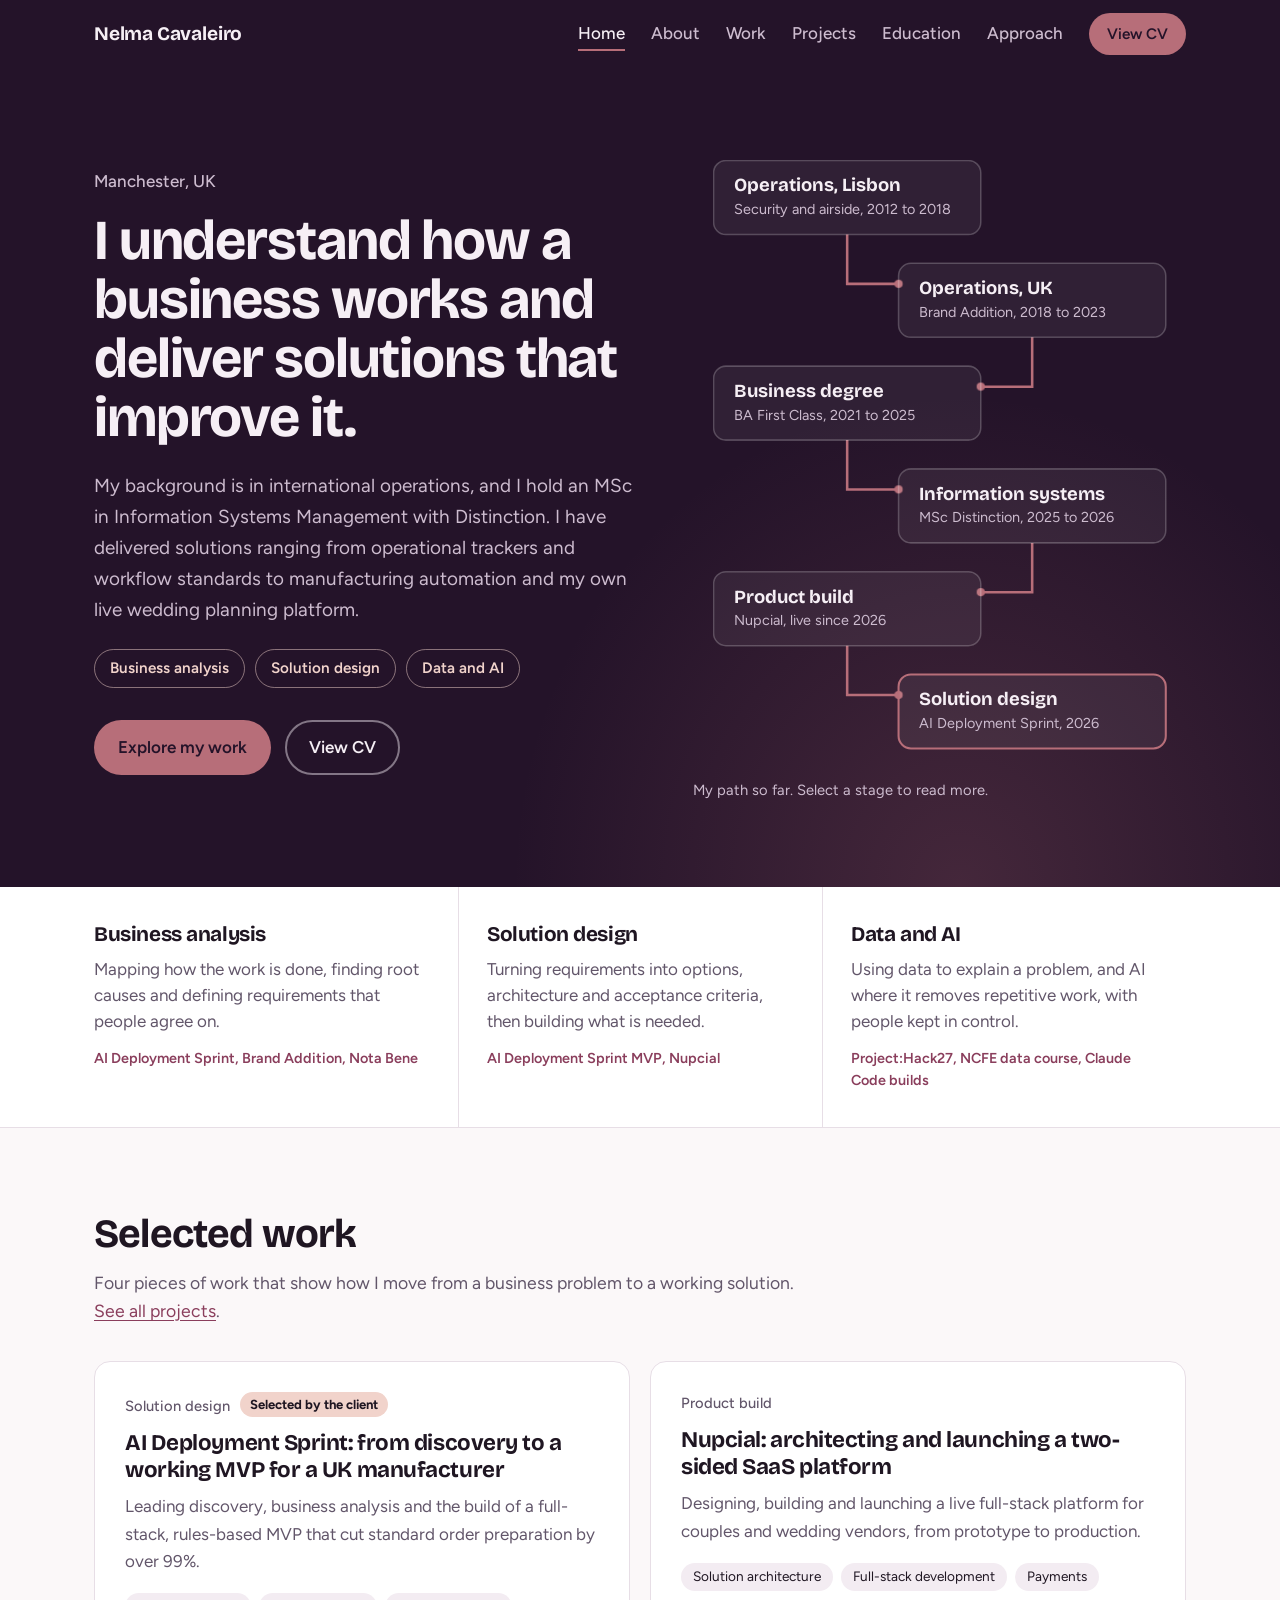
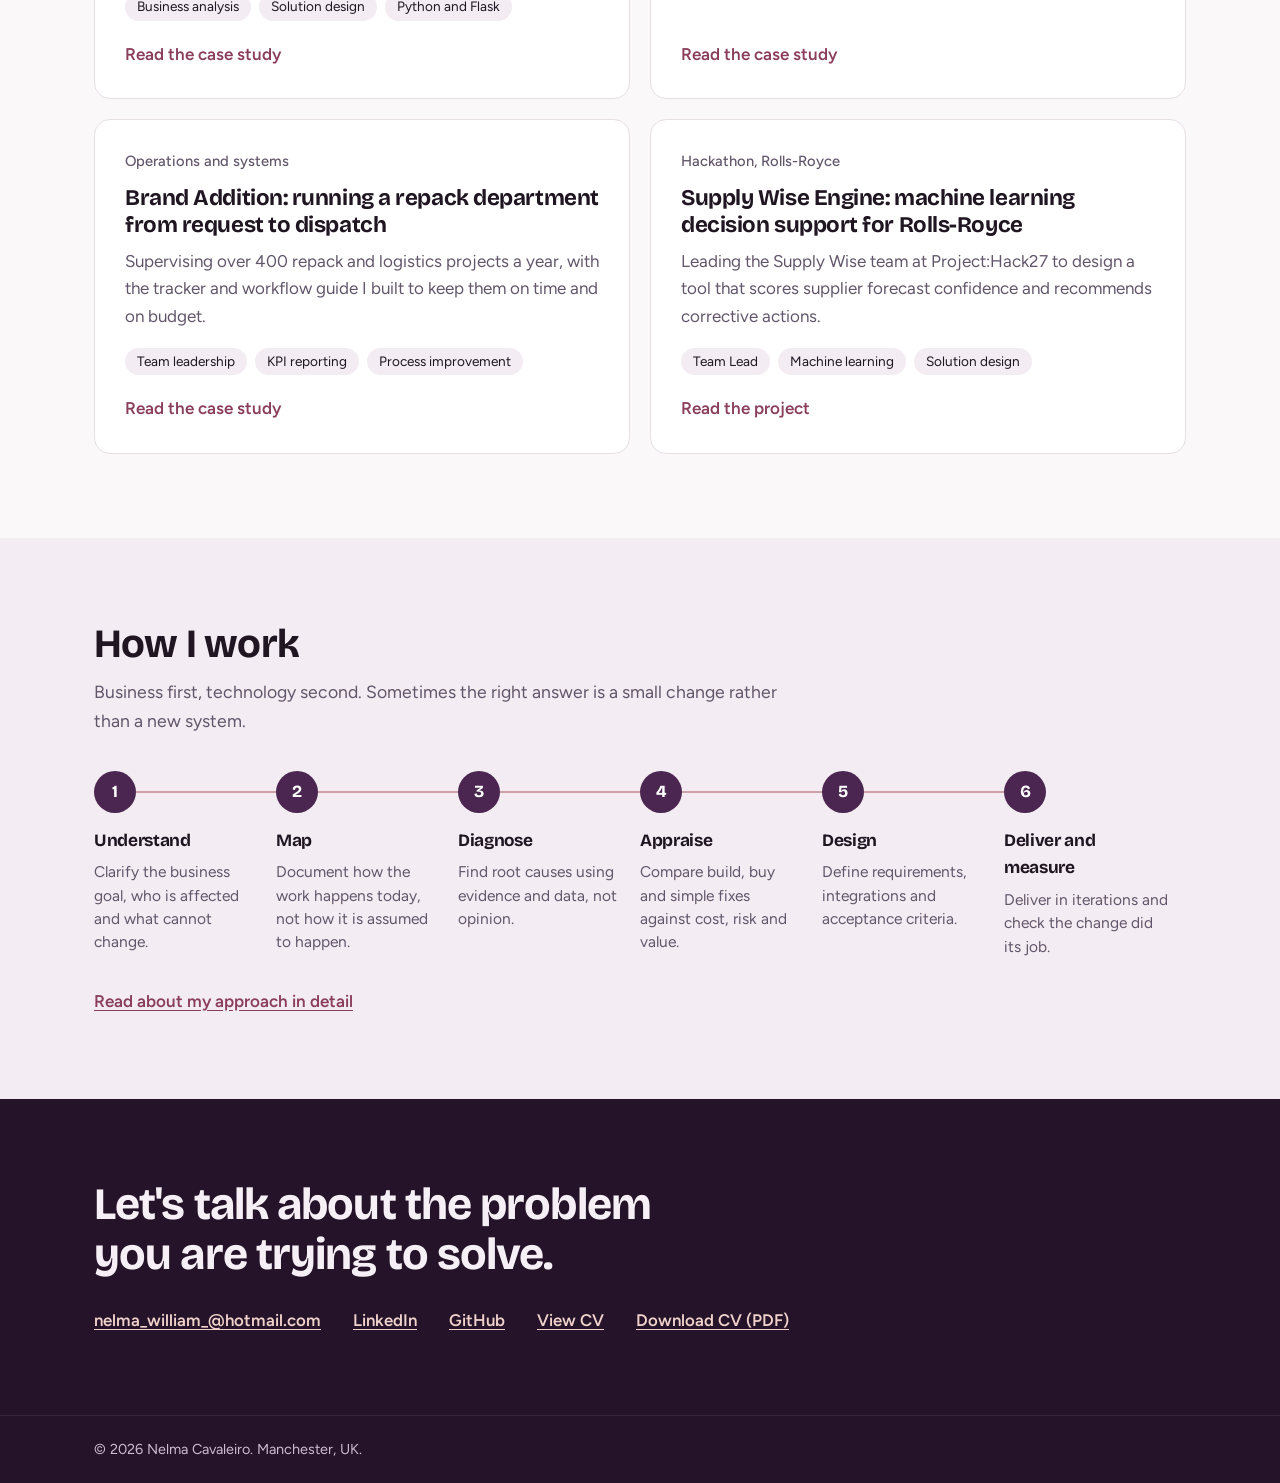
==== commit d49d71f9: "Add files via upload" ====
--- a/index.html
+++ b/index.html
@@ -140,14 +140,14 @@
         <a class="work-card" href="case-ai-sprint.html">
           <p class="kind">Solution design <span class="status">Selected by the client</span></p>
           <h3>AI Deployment Sprint: from discovery to a working MVP for a UK manufacturer</h3>
-          <p>Leading discovery, business analysis and the build of a rules-based MVP that cut standard order preparation by over 99%.</p>
+          <p>Leading discovery, business analysis and the build of a full-stack, rules-based MVP that cut standard order preparation by over 99%.</p>
           <ul class="tags"><li>Business analysis</li><li>Solution design</li><li>Python and Flask</li></ul>
           <span class="read">Read the case study</span>
         </a>
         <a class="work-card" href="case-nupcial.html">
           <p class="kind">Product build</p>
           <h3>Nupcial: architecting and launching a two-sided SaaS platform</h3>
-          <p>Designing, building and launching a live platform for couples and wedding vendors, from prototype to production.</p>
+          <p>Designing, building and launching a live full-stack platform for couples and wedding vendors, from prototype to production.</p>
           <ul class="tags"><li>Solution architecture</li><li>Full-stack development</li><li>Payments</li></ul>
           <span class="read">Read the case study</span>
         </a>
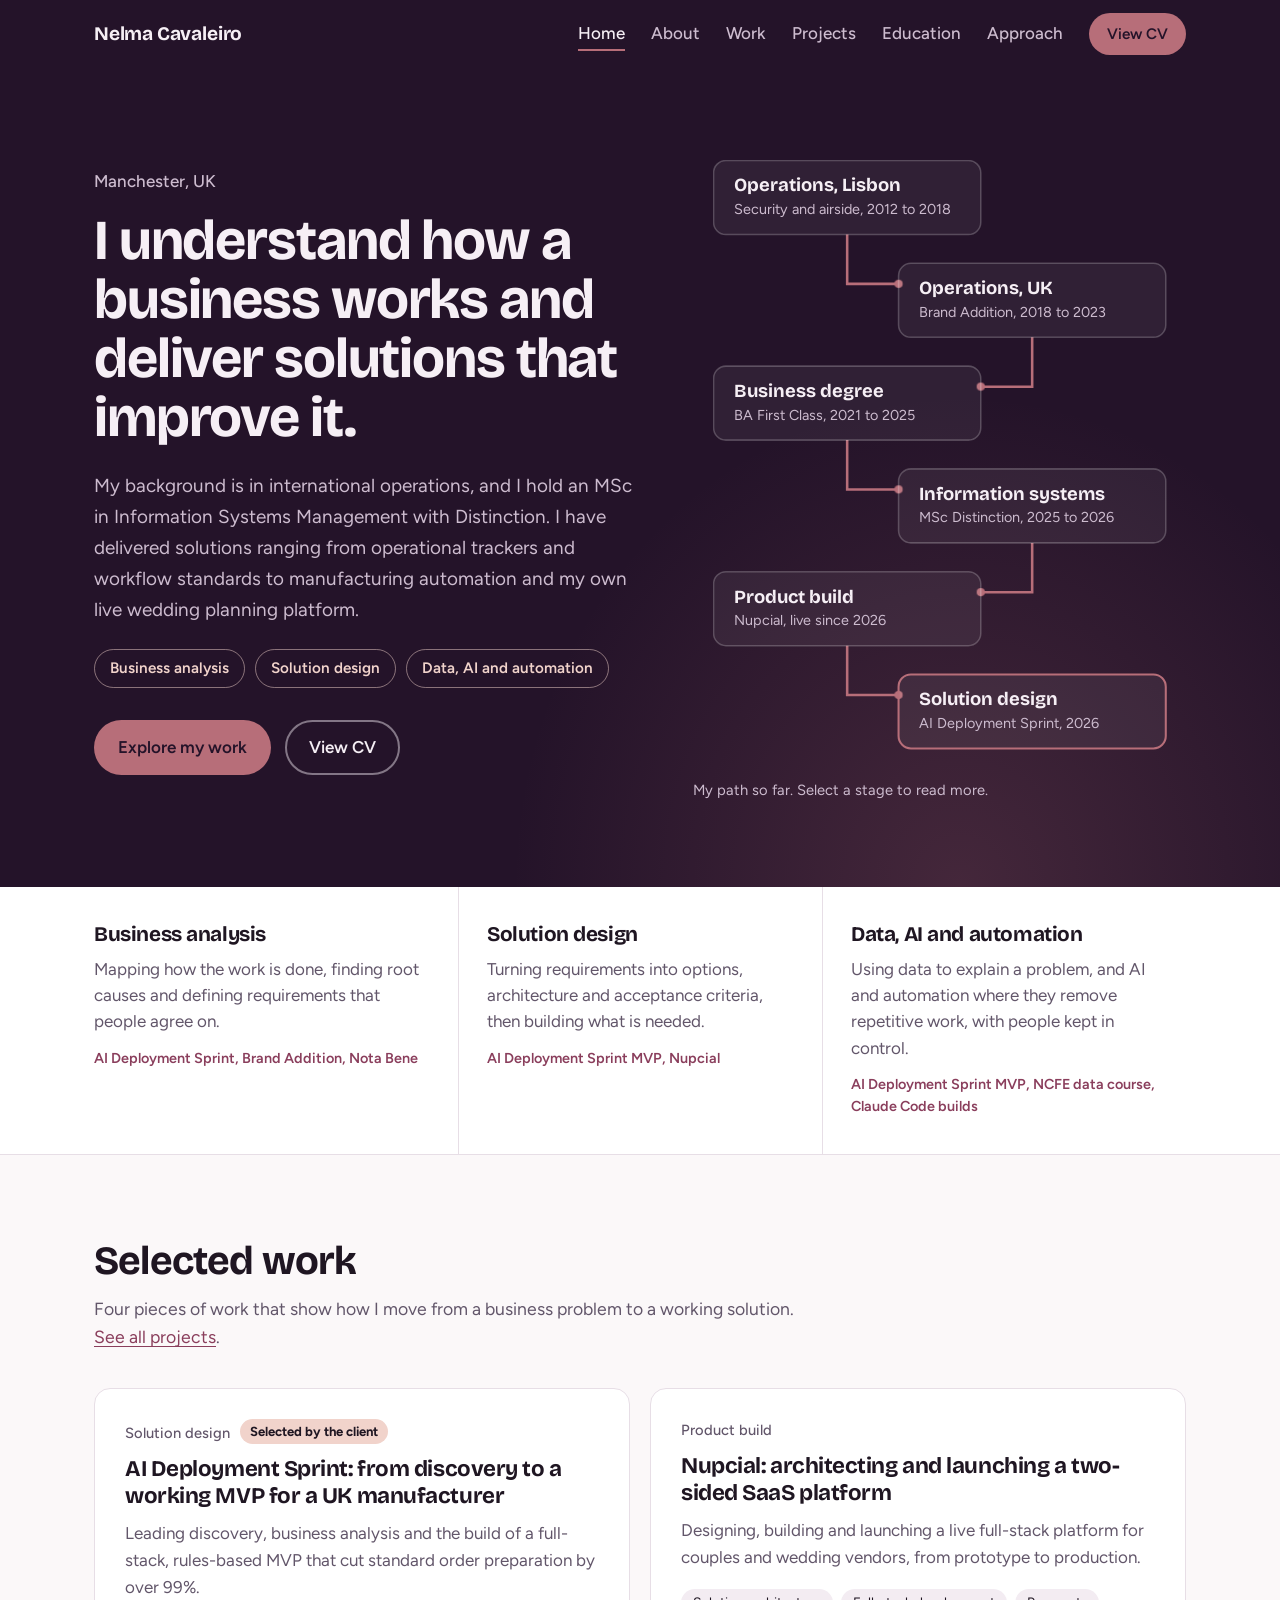
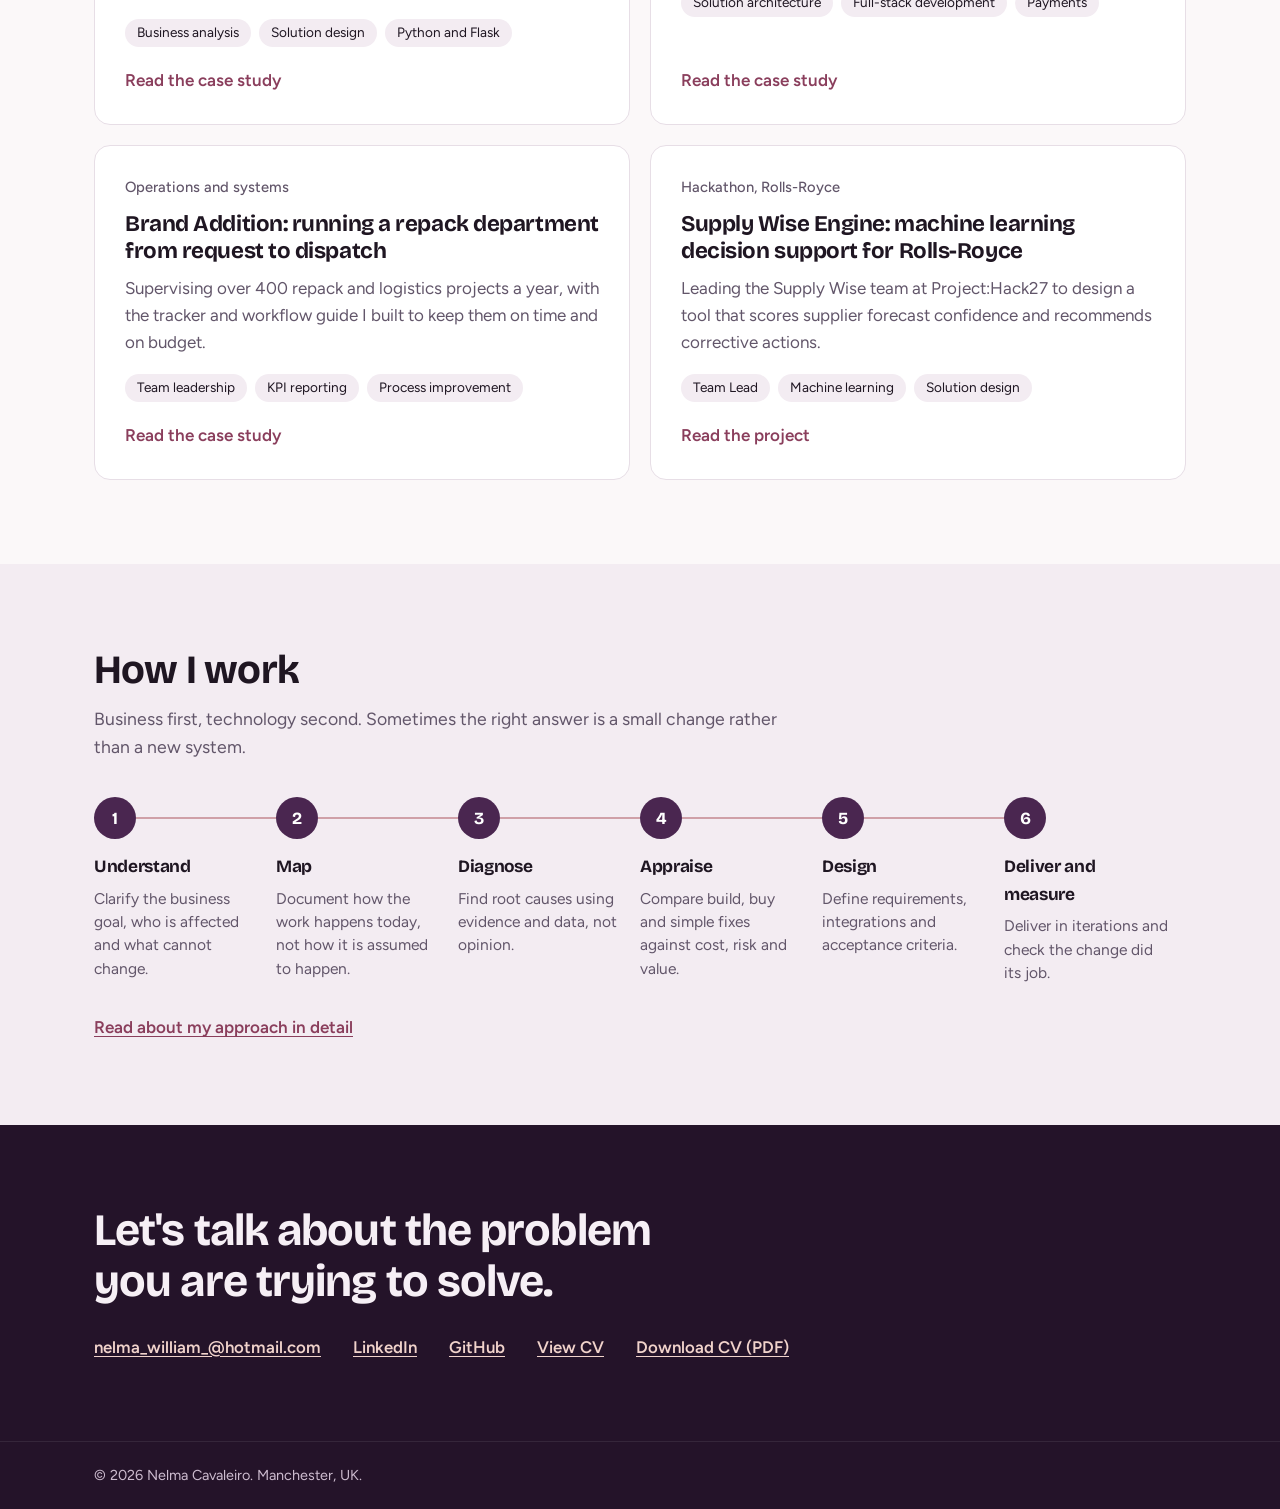
==== commit bc512a72: "Add files via upload" ====
--- a/index.html
+++ b/index.html
@@ -3,10 +3,10 @@
 <head>
   <meta charset="utf-8">
   <meta name="viewport" content="width=device-width, initial-scale=1">
-  <title>Nelma Cavaleiro | Business Analysis, Solution Design, Data and AI</title>
-  <meta name="description" content="Portfolio of Nelma Cavaleiro, a Manchester-based business and technology professional working across business analysis, solution design, data and AI.">
-  <meta property="og:title" content="Nelma Cavaleiro | Business Analysis, Solution Design, Data and AI">
-  <meta property="og:description" content="Portfolio of Nelma Cavaleiro, a Manchester-based business and technology professional working across business analysis, solution design, data and AI.">
+  <title>Nelma Cavaleiro | Business Analysis, Solution Design, Data, AI and Automation</title>
+  <meta name="description" content="Portfolio of Nelma Cavaleiro, a Manchester-based business and technology professional working across business analysis, solution design, data, AI and automation.">
+  <meta property="og:title" content="Nelma Cavaleiro | Business Analysis, Solution Design, Data, AI and Automation">
+  <meta property="og:description" content="Portfolio of Nelma Cavaleiro, a Manchester-based business and technology professional working across business analysis, solution design, data, AI and automation.">
   <meta property="og:type" content="website">
   <link rel="icon" href="data:image/svg+xml,<svg xmlns='http://www.w3.org/2000/svg' viewBox='0 0 32 32'><rect width='32' height='32' rx='8' fill='%23241329'/><text x='16' y='21.5' font-family='Arial' font-size='14' font-weight='700' fill='%23F1D3CB' text-anchor='middle'>NC</text></svg>">
   <link rel="preconnect" href="https://fonts.googleapis.com">
@@ -41,7 +41,7 @@
           <h1>I understand how a business works and deliver solutions that improve it.</h1>
           <p class="lede">My background is in international operations, and I hold an MSc in Information Systems Management with Distinction. I have delivered solutions ranging from operational trackers and workflow standards to manufacturing automation and my own live wedding planning platform.</p>
           <ul class="focus" aria-label="Focus areas">
-            <li>Business analysis</li><li>Solution design</li><li>Data and AI</li>
+            <li>Business analysis</li><li>Solution design</li><li>Data, AI and automation</li>
           </ul>
           <div class="hero-actions">
             <a class="btn btn-rose" href="work.html">Explore my work</a>
@@ -113,9 +113,9 @@
           <p class="evidence">AI Deployment Sprint MVP, Nupcial</p>
         </div>
         <div class="cap">
-          <h2>Data and AI</h2>
-          <p>Using data to explain a problem, and AI where it removes repetitive work, with people kept in control.</p>
-          <p class="evidence">Project:Hack27, NCFE data course, Claude Code builds</p>
+          <h2>Data, AI and automation</h2>
+          <p>Using data to explain a problem, and AI and automation where they remove repetitive work, with people kept in control.</p>
+          <p class="evidence">AI Deployment Sprint MVP, NCFE data course, Claude Code builds</p>
         </div>
       </div>
     </section>
